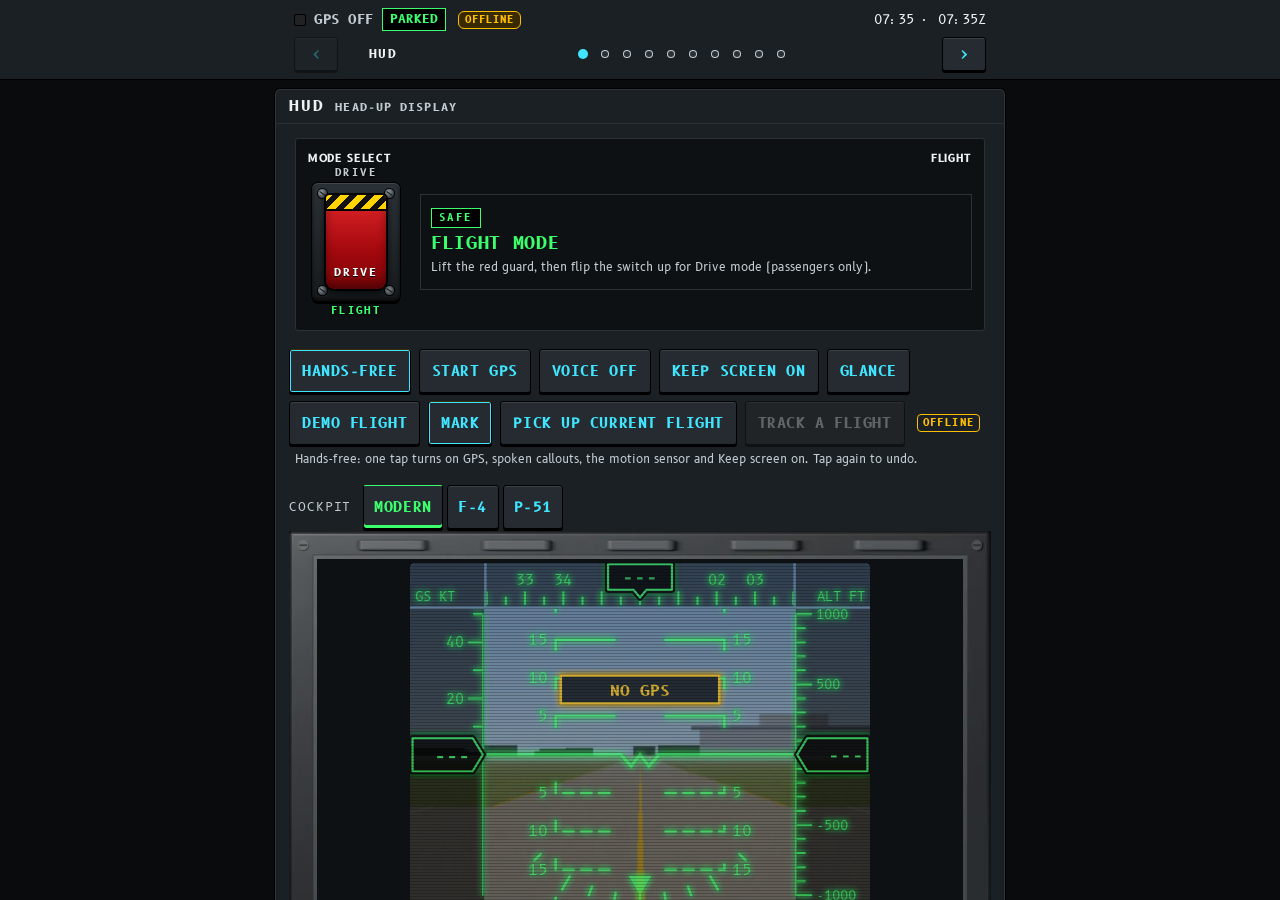
==== index.html @ 46f398e9 "v26e: Track it live works with just a flight number (top box or tail box; ZL6783 -> RXA6783, codesha" ====
<!DOCTYPE html>
<html lang="en">
<head>
<meta charset="utf-8">
<meta http-equiv="Content-Security-Policy" content="default-src 'self'; script-src 'self'; style-src 'self'; img-src 'self' data: blob: https://tiles.maps.eox.at https://tiles.mapterhorn.com https://gibs.earthdata.nasa.gov https://storage.openaip.net https://cabin-adsb.cabinpanel-pb.workers.dev; font-src 'self'; media-src 'self' blob: data: mediastream:; connect-src 'self' https://tiles.maps.eox.at https://tiles.mapterhorn.com https://gibs.earthdata.nasa.gov https://storage.openaip.net https://cabin-adsb.cabinpanel-pb.workers.dev https: http://127.0.0.1:* http://localhost:*; worker-src 'self'; manifest-src 'self'; object-src 'none'; base-uri 'none'; form-action 'none'; frame-src 'none'">
<meta name="referrer" content="no-referrer">
<meta name="viewport" content="width=device-width,initial-scale=1,viewport-fit=cover">
<meta name="apple-mobile-web-app-capable" content="yes">
<meta name="mobile-web-app-capable" content="yes">
<meta name="apple-mobile-web-app-status-bar-style" content="black-translucent">
<meta name="apple-mobile-web-app-title" content="Cabin Panel">
<meta name="theme-color" content="#1c2125">
<link rel="manifest" href="manifest.webmanifest">
<link rel="apple-touch-icon" href="icon-180.png">
<link rel="icon" type="image/png" href="icon-180.png">
<link rel="apple-touch-startup-image" media="screen and (device-width: 430px) and (device-height: 932px) and (-webkit-device-pixel-ratio: 3) and (orientation: portrait)" href="splash-1290x2796.jpg">
<link rel="apple-touch-startup-image" media="screen and (device-width: 440px) and (device-height: 956px) and (-webkit-device-pixel-ratio: 3) and (orientation: portrait)" href="splash-1290x2796.jpg">
<link rel="apple-touch-startup-image" media="screen and (device-width: 393px) and (device-height: 852px) and (-webkit-device-pixel-ratio: 3) and (orientation: portrait)" href="splash-1179x2556.jpg">
<link rel="apple-touch-startup-image" media="screen and (device-width: 402px) and (device-height: 874px) and (-webkit-device-pixel-ratio: 3) and (orientation: portrait)" href="splash-1179x2556.jpg">
<link rel="apple-touch-startup-image" media="screen and (device-width: 390px) and (device-height: 844px) and (-webkit-device-pixel-ratio: 3) and (orientation: portrait)" href="splash-1170x2532.jpg">
<title>Cabin Panel</title>
<link rel="stylesheet" href="app.css">
</head>
<body>
<header><div class="wrap" data-css="padding-bottom:0">
  <div class="bar"><span class="dot" id="dot"></span><span id="stat">GPS off</span><span id="phase" class="chip">Parked</span><span id="demoTag">DEMO</span><span id="netTag" data-css="display:none">OFFLINE</span><span id="shTag" data-css="display:none" role="status" title="Your flight is being shared">SHARING</span><span id="clock"></span></div>
  <div id="strip" data-css="display:none"><div class="sr"><b id="sFrom"></b><div class="st"><canvas id="sProf"></canvas></div><b id="sTo"></b></div><div class="sub" id="sTxt"></div></div>
  <div id="toast" class="tapClose" title="Tap to close" data-css="display:none"></div>
  <button id="mcBtn" class="mc" data-css="display:none">MASTER CAUTION</button>
  <div id="tbBan" class="tapClose" title="Tap to close" data-css="display:none" role="alert"><span id="tbTxt">TURBULENCE MASTER WARNING</span><span id="tbSub"></span><div class="row"><button id="tbAck" class="pri">Acknowledge</button><button id="tbDis">Dismiss</button></div></div>
  <div id="spBan" class="tapClose" title="Tap to close" data-css="display:none" role="status"></div>
  <div id="drvRest" class="tapClose" title="Tap to close" data-css="display:none" role="alert"></div>
  <div id="cueBar" class="tapClose" title="Tap to close" data-css="display:none" role="status" aria-live="polite"></div>
  <button id="updBtn" class="upd tapReload" data-css="display:none">New version installed</button>
  <div id="resumeNote" data-css="display:none"></div>
  <div id="endNote" data-css="display:none"><span id="endNoteTxt"></span><div class="row"><button id="endNoteBtn" class="pri">End flight</button><button id="endNoteX">Not now</button></div></div>
  <div id="tkBan" data-css="display:none" role="status"></div>
  <nav id="pgNav" aria-label="Screens"><button id="pgPrev" aria-label="Previous screen">‹</button><span id="pgTitle" aria-live="polite">HUD</span><div id="pgDots"></div><button id="pgNext" aria-label="Next screen">›</button></nav>
</div></header>
<main id="pages">
<section class="page fill" id="pg-hud" data-t="HUD" data-c="HUD"><div class="wrap"><div class="mfdT" aria-hidden="true"><b>HUD</b><span>Head-up display</span><i class="mfdS"></i></div>
  <div class="tile wide" id="drvTile"><div class="lab"><span>Mode select</span><span id="drvLbl">FLIGHT</span></div>
    <div class="drvRow"><div class="msw" id="drvSw" data-st="safe"><span class="mswLeg up">DRIVE</span>
      <div class="mswPlate"><i class="mswScrew s1"></i><i class="mswScrew s2"></i><i class="mswScrew s3"></i><i class="mswScrew s4"></i>
        <button type="button" id="drvLever" class="mswLever" aria-label="Drive mode switch" aria-pressed="false"><i class="mswNut"></i><i class="mswBat"></i></button>
        <button type="button" id="drvGuard" class="mswGuard" aria-label="Lift the switch guard" aria-expanded="false"><i class="mswHatch"></i><b>DRIVE</b></button></div>
      <span class="mswLeg dn">FLIGHT</span></div>
    <div class="drvDisp" id="drvDisp" role="status" aria-live="polite"><span class="drvLamp" id="drvLamp">SAFE</span><b id="drvMode">FLIGHT MODE</b><small id="drvHint">Lift the red guard, then flip the switch up for Drive mode (passengers only).</small></div></div>
  </div>
  <div class="note drvOnly drvOffNote"></div>
  <div class="tile wide drvOnly" id="drvTrip"><div class="lab"><span>Trip</span><span id="drvTripH">No destination</span></div>
    <div class="row drvDestRow"><input type="text" id="drvDest" list="drvTowns" placeholder="Town, airport code or lat, lon" autocomplete="off" maxlength="60" aria-label="Destination"><button id="drvDestGo">Set</button><button id="drvDestX" data-css="display:none">Clear</button></div>
    <datalist id="drvTowns"></datalist><div class="kv3" id="drvKv"></div><div class="note" id="drvTripNote" data-css="margin:8px 0 0"></div></div>
  <div class="row" id="startRow" data-css="margin-bottom:10px">
    <button class="pri" id="hfBtn" aria-describedby="hfHelp">Hands-free</button>
    <button id="gpsBtn">Start GPS</button>
    <button id="voiceBtn">Voice off</button>
    <button id="wakeBtn">Keep screen on</button><button id="glBtn" aria-label="Glance mode: big numbers for a propped-up phone">Glance</button>
    <button id="demoBtn">Demo flight</button>
    <button id="markBtn" class="pri">MARK</button>
    <button id="pickBtn">Pick up current flight</button>
    <button id="trkFltBtn" data-net aria-label="Track a flight live by flight number or tail number">Track a flight</button>
    <button id="endBtn" data-css="display:none">End flight</button>
  </div>
  <p class="note" id="hfHelp">Hands-free: one tap turns on GPS, spoken callouts, the motion sensor and Keep screen on. Tap again to undo.</p>
  <div class="tile" id="pickTile" data-css="display:none;margin:10px 6px 22px">
    <div class="lab"><span>Pick up current flight</span><span id="pickClose" role="button" tabindex="0" data-css="cursor:pointer">✕ Close</span></div>
    <ul class="lm" id="pickList"></ul>
    <div class="row" data-css="margin-top:8px"><button id="pickFileBtn">From exported file…</button><input type="file" id="pickFile" aria-label="Choose a route file" accept=".json,application/json" data-css="display:none"></div>
    <div class="note" id="pickTxt" data-css="margin:8px 0 0">Carries on a flight saved on this phone (or in an exported logbook file): route, times, track, marks and phase.</div>
  </div>
  <div class="row" id="markRow" data-css="display:none;margin-bottom:12px"><input type="text" id="markNote" maxlength="80" placeholder="Note (optional)"><button id="markSave">Save</button></div>
  <div class="tile" id="rpTile" data-css="display:none;margin:10px 6px 22px">
    <div class="lab"><span id="rpTitle">Replay</span><span id="rpTime"></span></div>
    <div class="row" data-css="margin-top:8px"><button id="rpPlay">Pause</button><span class="seg" id="rpSpeed"><button data-v="1">1×</button><button data-v="10">10×</button><button data-v="30">30×</button><button data-v="60">60×</button><button data-v="120">120×</button></span><button id="rpExit">Exit</button></div>
    <div class="row"><input type="range" id="rpSlider" min="0" max="1000" value="0" aria-label="Replay position"></div>
  </div>
  <div class="row" id="ckRow"><span class="sub">Cockpit</span><span class="seg" data-k="cockpit"><button data-v="modern">Modern</button><button data-v="f4">F-4</button><button data-v="p51">P-51</button></span></div>
  <div class="grid">
    <div class="tile wide" id="retroTile" data-css="display:none"><div class="lab"><span id="retroName">Retro panel</span><button id="fpBtn">Full panel</button></div><div id="retroHome"><div id="retro"><canvas id="retroCv" aria-label="Retro instrument panel driven by GPS"></canvas></div></div><details class="more"><summary>How it works</summary><div class="note" data-css="margin:6px 0 0">Classic-style gauges driven by your phone's GPS. Airspeed is groundspeed; engine, fuel and AOA are simulated from the flight phase. Generic designs, not real aircraft instruments. Entertainment only.</div></details></div>
    <div class="tile wide hud">
      <div class="hudwrap" id="hudwrap"><svg id="hud" viewBox="0 0 360 300" aria-label="Head-up display"><defs><clipPath id="hbg"><rect x="0" y="0" width="360" height="300" rx="4"/></clipPath><filter id="nvgF"><feColorMatrix type="matrix" values="0 0 0 0 0  .30 .59 .11 0 0  0 0 0 0 0  0 0 0 1 0"/></filter><filter id="glow" x="-8%" y="-8%" width="116%" height="116%"><feGaussianBlur in="SourceGraphic" stdDeviation="2.3" result="b"/><feDropShadow in="SourceGraphic" dx="0" dy="0" stdDeviation="1.1" flood-color="#000" flood-opacity=".9" result="s"/><feMerge><feMergeNode in="b"/><feMergeNode in="b"/><feMergeNode in="s"/></feMerge></filter><filter id="sh" x="-5%" y="-5%" width="110%" height="110%"><feDropShadow dx="0" dy="0" stdDeviation="1.1" flood-color="#000" flood-opacity=".95"/></filter></defs><g clip-path="url(#hbg)"><g id="bgG"><image id="bgA" class="bgI" href="" x="-180" y="-390" width="720" height="1080" preserveAspectRatio="none" opacity="1"/><image id="bgB" class="bgI" href="" x="-180" y="-390" width="720" height="1080" preserveAspectRatio="none" opacity="0"/><rect id="skyF" x="-420" y="-1150" width="1200" height="1300" fill="#2a6fc0" opacity=".1"/><rect id="gndF" x="-420" y="150" width="1200" height="1300" fill="#6b4220" opacity=".1"/></g><rect id="wxTint" x="0" y="0" width="360" height="300" fill="#000" opacity="0"/><image id="wxDrops" x="0" y="0" width="360" height="300" preserveAspectRatio="xMidYMid slice" opacity="0"/><rect id="bgDim" width="360" height="300" fill="#000" opacity=".34"/><rect x="0" y="36" width="58" height="228" fill="#000" opacity=".5"/><rect x="302" y="36" width="58" height="228" fill="#000" opacity=".5"/><rect x="60" y="0" width="240" height="34" fill="#000" opacity=".45"/><rect x="0" y="0" width="58" height="34" fill="#000" opacity=".5"/><rect x="302" y="0" width="58" height="34" fill="#000" opacity=".5"/><rect x="0" y="270" width="360" height="30" fill="#000" opacity=".45"/></g><g id="hudSym" filter="url(#glow)"></g></svg></div>
      <div class="hudkv">
        <div>Bank<b id="bank">---</b></div>
        <div>Pitch<b id="pitch">---</b></div>
        <div>Turn<b id="trate">---</b></div>
        <div class="row" data-css="gap:6px"><span class="seg" data-k="att"><button data-v="gps">GPS</button><button data-v="sen">Gyro</button></span><button id="lvlBtn" data-css="display:none">Level</button><button id="fhBtn">Full HUD</button></div>
      </div>
    </div>
    <div class="tile"><div class="lab"><span>Groundspeed</span></div><div class="val" id="gs">---<small id="gsU">kt</small></div><div class="sub" id="gs2">&nbsp;</div></div>
    <div class="tile"><div class="lab"><span>GPS altitude</span></div><div class="val" id="alt">---<small id="altU">ft</small></div><div class="sub" id="alt2">&nbsp;</div></div>
    <div class="tile"><div class="lab"><span>Track</span></div><div class="val" id="trk">---<small>°T</small></div><div class="sub" id="trk2">&nbsp;</div></div>
    <div class="tile"><div class="lab"><span>Vertical speed</span></div><div class="val" id="vs">---<small>fpm</small></div><div class="sub" id="vs2">&nbsp;</div></div>

  </div>
</div></section>
<section class="page fill" id="pg-map" data-t="Map" data-c="ND"><div class="wrap"><div class="mfdT" aria-hidden="true"><b>ND</b><span>Map</span><i class="mfdS"></i></div>
  <h2>Map</h2>
  <div class="fig big" id="mapFig"><canvas id="map"></canvas><div class="mz"><button id="mzAuto" class="on" aria-label="Auto zoom">AUTO</button><button id="mzWx" class="on" aria-label="Weather overlay">WX</button><button id="mzIn" aria-label="Zoom in">+</button><button id="mzOut" aria-label="Zoom out">−</button></div></div>
  <div class="prog"><i id="progBar"></i></div>
  <div class="note" id="progTxt">Pick your departure and destination airports.</div>
  <div class="note" id="wxNote"></div>
</div></section>
<section class="page fill" id="pg-nav" data-t="Nav" data-c="NAV"><div class="wrap"><div class="mfdT" aria-hidden="true"><b>NAV</b><span>Navigation</span><i class="mfdS"></i></div><div class="note drvOnly drvOffNote"></div>
  <div class="grid">
    <div class="tile wide" id="twNow" data-css="display:none"><div class="lab"><span>Tailwind boost</span><span>Estimate</span></div><div class="bigv" id="twBig">---</div><div class="sub" id="twSub" data-css="white-space:normal"></div></div>
    <div class="tile wide" id="todTile" data-css="display:none"><div class="lab"><span>Top of descent</span><span>3:1 rule</span></div><div class="bigv" id="todBig">---</div><div class="sub" id="todSub" data-css="white-space:normal"></div></div>
    <div class="tile wide" id="arrTile" data-css="display:none"><div class="lab"><span id="arrHead">Arrival</span></div><div class="kv3" id="arrKv"></div></div>
    <div class="tile wide"><div class="lab"><span>Position</span></div>
      <div class="kv3">
        <div class="full">MGRS<b id="mgrs">---</b></div>
        <div class="full">Lat / Lon<b id="ll">---</b></div>
        <div>Nearest airport<b id="nap">---</b><span class="sub" id="napN"></span></div>
        <div>Terrain below<b id="terr">---</b></div>
        <div>Height above ground<b id="agl">---</b></div>
      </div>
    </div>
    <div class="tile wide hsi">
      <svg viewBox="0 0 300 300" aria-label="Compass rose">
        <circle cx="150" cy="150" r="140" fill="none" stroke="var(--line)" stroke-width="2"/>
        <g id="rose"></g>
        <g id="needle"><line x1="150" y1="40" x2="150" y2="260" stroke="var(--mag)" stroke-width="5" stroke-linecap="round"/><path d="M150 26 L162 50 L138 50 Z" fill="var(--mag)"/></g>
        <path d="M150 128 L162 160 L150 154 L138 160 Z" fill="var(--ink)"/>
        <path d="M150 4 L158 18 L142 18 Z" fill="var(--cyan)"/>
      </svg>
      <div class="kv">
        <div>To <span id="toCode">—</span><b id="dtg">---</b></div>
        <div>Bearing<b id="brg">---</b></div>
        <div>Time to go<b id="ete">---</b></div>
        <div>ETA <span id="etaTz"></span><b id="eta">---</b></div>
      </div>
      <div class="row" data-css="grid-column:1/-1;justify-content:flex-end"><button id="cmpBtn">Compass view</button></div>
    </div>
  </div>
</div></section>
<section class="page fill" id="pg-prof" data-t="Profile" data-c="VSD"><div class="wrap"><div class="mfdT" aria-hidden="true"><b>VSD</b><span>Vertical profile</span><i class="mfdS"></i></div>
  <h2>Flight profile</h2>
  <div class="fig" id="profFig" data-css="height:230px"><canvas id="prof"></canvas></div>
  <div class="note" id="profTxt">Altitude flown (solid) against a typical profile for this route (dashed).</div>

  <div class="tband" aria-label="Turbulence key"><span data-css="color:var(--dim)">Turbulence (top bar, shaded profile) · rough guide, not a forecast:</span><span><i data-css="background:var(--ok)"></i>Smooth</span><span><i data-css="background:#c6e33a"></i>Light</span><span><i data-css="background:var(--warn)"></i>Moderate</span><span><i data-css="background:var(--bad)"></i>Rough</span></div>
  <div class="note" id="turbTxt"></div>
  <div class="tile" id="bmpTile"><div class="lab"><span>Bumps felt</span><button id="bmpBtn">Log bumps felt</button></div><div class="note" id="bmpTxt" data-css="margin:4px 0">Uses the phone's motion sensor after you allow it, to log the bumps you actually feel, with time, height and position.</div><ul class="lm" id="bmpOut"></ul></div>
</div></section>
<section class="page" id="pg-win" data-t="Window" data-c="EXT"><div class="wrap"><div class="mfdT" aria-hidden="true"><b>EXT</b><span>Window view</span><i class="mfdS"></i></div><div class="note drvOnly drvOffNote"></div>
  <h2>Out the window</h2>
  <div class="tile" id="svTile">
    <button id="svBtn" class="pri arBig" aria-label="Open 3D window view"><svg viewBox="0 0 200 90" aria-hidden="true"><g fill="none" stroke="currentColor" stroke-width="2.4" stroke-linejoin="round"><path d="M4 70 L44 34 L64 50 L98 16 L132 52 L150 40 L196 70"/><path d="M4 82 H196" stroke-width="1.6"/><path d="M78 82 L94 62 H106 L122 82" stroke-width="1.6"/><path d="M100 64 V82" stroke-dasharray="3 3" stroke-width="1.4"/><circle cx="160" cy="16" r="7"/></g></svg><span>Open 3D window view</span></button>
    <p class="note" id="svPk" data-css="margin:0 0 6px"></p>
    <div class="row" data-css="margin-bottom:6px"><button id="svGoPack">Download or manage 3D route packs</button></div>
    <div class="note" id="svNote" data-css="margin:0">An offline 3D view from your position: terrain, satellite imagery, runways, sun, haze and pack weather, with NVG, FLIR and CRT looks. Download a 3D route pack on the Route page while you have internet. Works in Demo flight too, and from a tracked aircraft (Route page, Inbound aircraft). Entertainment only, not for navigation.</div>
  </div>
  <div class="tile" id="poiTile"><div class="lab"><span id="poiHead">Coming up</span><span>Window seat guide</span></div><ul class="lm" id="poiOut"></ul><div class="note" data-css="margin:4px 0 0">From the built-in landmarks and the pack's places. Highlighted: your side (Settings &gt; Seat).</div></div>
  <div class="tile" id="saTile"><div class="lab"><span>Sunrise and sunset at altitude</span><span class="seg" data-k="sunAlert"><button data-v="on">Alert</button><button data-v="off">Off</button></span></div><ul class="lm" id="saOut"></ul><details class="more"><summary>How it works</summary><div class="note" data-css="margin:4px 0 0">From height you see over the curve of the earth (horizon dip), so the sun rises earlier and sets later than on the ground below. The alert comes about 10 minutes before.</div></details></div>
  <div class="tile">
    <div class="sunrow"><svg viewBox="0 0 24 24" width="26" height="26" aria-hidden="true"><circle cx="12" cy="12" r="5" fill="#ffd400"/><g stroke="#ffd400" stroke-width="2" stroke-linecap="round"><path d="M12 1.5v3M12 19.5v3M1.5 12h3M19.5 12h3M4.6 4.6l2.1 2.1M17.3 17.3l2.1 2.1M4.6 19.4l2.1-2.1M17.3 6.7l2.1-2.1"/></g></svg><p id="sunTxt">Waiting for a GPS fix.</p></div>
    <div class="row" data-css="margin-top:10px">Window seat <span class="seg" data-k="seat"><button data-v="left">Left</button><button data-v="right">Right</button><button data-v="both">Both</button></span></div>
    <div class="lab" data-css="margin-top:10px"><span id="cuHead">Coming up</span></div>
    <ul id="cuList" class="lm"></ul>
    <div class="lab" data-css="margin-top:10px"><span id="lmHead">Landmarks</span></div>
    <ul id="lmList" class="lm"></ul>
    <div class="lab" data-css="margin-top:12px"><span id="skyHead">Sky</span></div>
    <ul id="skyList" class="lm"></ul>
  </div>
</div></section>
<section class="page fill" id="pg-ar" data-t="AR" data-c="EVS"><div class="wrap"><div class="mfdT" aria-hidden="true"><b>EVS</b><span>AR camera</span><i class="mfdS"></i></div>
  <h2>AR window</h2>
  <div class="tile">
    <details class="more"><summary>How it works</summary><p class="note" data-css="margin:0 0 10px">Hold the phone up to the window. The rear camera shows the view with targeting-pod boxes on landmarks, airports, your destination, top of descent and your marks, each with distance, bearing and a short note. Arrows at the edges point to things off to the left or right. Tap a box to lock it.</p></details>
    <button id="arBtn" class="pri arBig" aria-label="Open AR window"><svg viewBox="-100 -70 200 140" aria-hidden="true"><g fill="none" stroke="currentColor" stroke-width="2.2"><path d="M-62-44h-16v16M62-44h16v16M-62 44h-16v-16M62 44h16v-16"/><path d="M-40 0h-26M40 0h26M0-26v-18M0 26v18M-30-4v8M30-4v8"/><path d="M-50-58h100" stroke-width="1.4"/><path d="M-40-58v6M-20-58v4M0-58v8M20-58v4M40-58v6" stroke-width="1.4"/><rect x="18" y="-22" width="28" height="18" stroke-dasharray="0" stroke-width="1.6"/></g><text x="32" y="-26" fill="currentColor" font-size="9" text-anchor="middle" font-family="B612 Mono,monospace" font-weight="700">TGT</text></svg><span>Open AR window</span></button>
    <details class="more"><summary>How it works</summary><div class="note">A box shows where something should be, sized by how sure the phone is of its heading. Fused (default) uses the compass for where the phone points and your GPS track to correct its drift, so boxes stay tight (about ±1.5°) and widen by themselves if the compass reports trouble or drifts away from the GPS. If boxes sit off, tap Align while looking square out of the window, or fine-tune with Trim. TV, GRN and WHT switch the camera look. Things beyond your horizon get dashed boxes. Entertainment only, not for navigation.</div></details>
  </div>
  <div class="tile" id="spTile">
    <div class="lab"><span>Spot the other plane</span><span class="seg" data-k="spot"><button data-v="on" data-net>On</button><button data-v="off">Off</button></span></div>
    <div class="bigv" id="spPts" data-css="font-size:16px;margin:6px 0">0 pts</div><button type="button" id="spRank" class="spRank ptc"></button>
    <details class="more"><summary>How it works</summary><p class="note" data-css="margin:0 0 6px">With internet, Cabin Panel checks for aircraft within 25 nm about once a minute (via its own server, from adsb.lol). When one is close enough to see, you get an alert to open AR; put the crosshair on its box and hold for a second to collect it. New types and airlines score extra.</p></details>
    <ul class="lm" id="spOut"></ul>
  </div>
</div></section>
<section class="page" id="pg-route" data-t="Route" data-c="FPLN"><div class="wrap"><div class="mfdT" aria-hidden="true"><b>FPLN</b><span>Route and tracking</span><i class="mfdS"></i></div><div class="note drvOnly drvOffNote"></div>
  <h2>Route</h2>
  <div class="row" id="fltRow" data-css="margin-bottom:6px"><input type="text" id="fltIn" placeholder="Flight number, e.g. QF475" autocapitalize="characters" autocomplete="off" maxlength="9" aria-label="Flight number"><button id="fltBtn" data-net class="pri">Look up</button><button id="fltClr" aria-label="Clear flight number">✕</button></div>
  <div class="note" id="fltTxt">Look up your flight before boarding (needs internet); the route is saved for offline use.</div>
  <div class="row" id="fltRegRow" data-css="margin:4px 0 6px"><input type="text" id="fltReg" placeholder="or tail number, e.g. VH-VZJ (optional)" autocapitalize="characters" autocomplete="off" spellcheck="false" maxlength="10" aria-label="Tail number (optional: a flight number above is enough)"><button id="fltTrk" data-net>Track it live</button></div>
  <div class="note" id="fltEither" data-css="margin:0 0 6px">Track it live needs <b>either</b> a flight number (e.g. QF475) <b>or</b> a tail number (e.g. VH-VZJ). The flight number alone is enough.</div>
  <div class="row" id="fltLive" data-css="display:none;margin:0 0 6px"><span class="note" id="fltLiveTxt"></span><button id="fltWatch" class="pri" data-net>Watch it live</button></div>
  <div class="tile" id="bpTile">
    <div class="lab"><span>Boarding pass</span><button id="bpClr">Clear</button></div>
    <div class="row"><button id="bpScan" class="pri">📷 Scan boarding pass</button><button id="bpUp">Upload image or Wallet pass</button></div>
    <input type="file" id="bpFile" aria-label="Choose a boarding pass image or wallet pass" accept="image/*,.pkpass,application/vnd.apple.pkpass" hidden>
    <ul class="lm" id="bpOut"></ul>
    <div class="note" id="bpTxt" data-css="margin:4px 0 0">Reads the barcode on the phone (works offline) and fills in your flight, date, seat and route, then shows the window seat guide. Nothing is uploaded; your name and booking code are not kept.</div>
  </div>
  <div class="row" id="apRow"><select id="from" aria-label="From"></select><select id="to" aria-label="To"></select></div>
  <div class="row" id="acRow"><span class="sub">Aircraft type</span><input type="text" id="acType" placeholder="e.g. B738 (optional)" maxlength="12" autocapitalize="characters" autocomplete="off" spellcheck="false" aria-label="Aircraft type (optional, for your logbook stats)"></div>
  <h2>Window seat guide</h2>
  <div class="tile" id="wsTile">
    <div class="lab"><span>Which side to sit</span><span>At check-in</span></div>
    <div class="bigv" id="wsBest" data-css="font-size:20px;margin:6px 0">—</div>
    <ul class="lm" id="wsOut"></ul>
    <div class="note" id="wsNote" data-css="margin:4px 0 0"></div>
    <details class="more"><summary>How it works</summary><div class="note" data-css="margin:4px 0 0">Works offline from the built-in landmarks, coastline, terrain and runways, plus the pre-flight pack's places and wind. Views depend on cloud, the actual route and the runway in use. Entertainment only.</div></details>
  </div>
  <h2>Body clock</h2>
  <div class="tile" id="bcTile">
    <div class="lab"><span id="bcHead">Jet lag and sleep</span><span>Before · during · after</span></div>
    <ul class="lm" id="bcOut"></ul>
    <details class="more"><summary>How it works</summary><div class="note" data-css="margin:4px 0 0">Uses the time-zone change, your departure time (Departs, in the pre-flight pack) and an estimated flight time. General tips, not medical advice.</div></details>
  </div>
  <h2>Connection</h2>
  <div class="tile" id="cnTile">
    <div class="lab"><span>Next flight (multi-leg trips)</span><button id="cnClr">Clear</button></div>
    <div class="row"><input type="time" id="cnTime" aria-label="Next flight departs (local time at your destination)"><input type="text" id="cnFlt" placeholder="Flight (optional)" maxlength="8" autocomplete="off" aria-label="Next flight number (optional)"></div>
    <div class="row"><span class="seg" id="cnKind"><button data-v="same">Same terminal</button><button data-v="term">Change terminal</button><button data-v="intl">International</button></span></div>
    <div class="bigv" id="cnBig" data-css="font-size:20px;margin:6px 0">—</div><ul class="lm" id="cnOut"></ul>
    <div class="note" data-css="margin:4px 0 0">Rough guide only: taxi and walking times are typical estimates. Check the airline app and airport screens.</div>
  </div>
  <h2>Pre-flight pack</h2>
  <div class="tile" id="packTile">
    <div class="lab"><span id="packHead">Pre-flight pack</span><span id="packAge"></span></div>
    <div class="row" data-css="margin-top:8px"><span class="sub">Departs</span><input type="time" id="packDep" aria-label="Departure time (phone time)"><button id="packBtn" data-net class="pri">Download pack</button></div>
    <label class="chk"><input type="checkbox" id="packWiki" data-net checked> Add places from Wikipedia</label>
    <div class="note" id="packTxt" data-css="margin:4px 0 0">Needs internet. Downloads forecast weather and winds along this route (Open-Meteo) plus extra places to look out for, and keeps them on the phone for offline use in flight. Leave Departs blank for now. Turbulence is a rough guide from forecast wind shear and storm energy, not a forecast.</div>
    <ul class="lm" id="packSum"></ul>
  </div>
  <h2>3D route pack</h2>
  <div class="tile" id="svpTile">
    <div class="lab"><span>Terrain and satellite for the 3D view</span><span id="svpUse"></span></div>
    <div class="row" data-css="margin-top:8px"><select id="svpFrom" aria-label="3D pack departure"></select><select id="svpTo" aria-label="3D pack destination"></select></div>
    <div class="row"><select id="svpW" aria-label="Corridor width"><option value="std">Standard corridor, 60 km wide</option><option value="wide">Wide corridor, 120 km</option></select></div>
    <label class="chk"><input type="checkbox" id="svpBm" checked> Night lights (NASA Black Marble)</label>
    <label class="chk"><input type="checkbox" id="svpAsp" disabled aria-describedby="svpAspWhy"> Airspace outlines (OpenAIP)</label><div class="note" id="svpAspWhy">Unavailable for now: OpenAIP blocks direct downloads from web apps, and Cabin Panel's server doesn't relay it.</div>
    <div class="row"><button id="svpGo" data-net class="pri">Download route pack</button><button id="svpStop" data-css="display:none">Pause</button><button id="svpOpen" data-css="display:none">Open 3D view</button></div>
    <div id="svpBar"><i></i></div>
    <div class="note" id="svpTxt" data-css="margin:4px 0 0">Needs internet. Saves terrain and satellite imagery along the route, plus a sharper patch around each airport, for the 3D window view. The phone downloads it directly from each provider.</div>
    <ul class="lm" id="svpList"></ul>
    <div class="note" id="svpStore" data-css="margin:4px 0 0"></div>
  </div>
  <h2>Common routes</h2>
  <div class="tile" id="rtTile"><div class="row"><button id="rtSave">Save this route</button></div><ul class="lm" id="rtList"></ul></div>
  <div class="note" id="rtNote">Saved routes keep their pack (weather, turbulence guide, extra places) on this phone for offline use. Tap Update before each flight.</div>
  <h2 id="tkH">Inbound aircraft</h2>
  <div class="tile" id="tkTile"><div class="note drvOnly" id="drvTkNote" data-css="margin:0 0 8px"></div>
    <div class="lab"><span>Track a flight: flight number or tail number</span><span>Ground mode</span></div>
    <details class="more"><summary>How it works</summary><p class="note" data-css="margin:6px 0 4px">Waiting at the airport? Follow the aircraft that will fly your flight before it changes flight numbers: where it is, when it should get here, a rough delay estimate and the weather it has flown through.</p></details>
    <div class="row" data-css="margin-top:6px"><input type="text" id="tkFlt" placeholder="Flight number, e.g. QF475" autocapitalize="characters" autocomplete="off" spellcheck="false" maxlength="9" aria-label="Flight number (either this or a tail number is enough)"><input type="text" id="tkReg" placeholder="or tail number, e.g. VH-VZJ" autocapitalize="characters" autocomplete="off" spellcheck="false" maxlength="10" aria-label="Tail number (either this or a flight number is enough)"></div>
    <div class="note" id="tkEither" data-css="margin:2px 0 4px">Enter <b>either</b> one: a flight number or a tail number. Both is best (the tail number survives flight-number changes), but one is enough.</div>
    <div class="row" id="tkDepRow"><span class="sub">Your departure</span><input type="time" id="tkDep" aria-label="Your scheduled departure, local time at your airport"><span class="sub">from</span><input type="text" id="tkAp" list="tkApL" placeholder="SYD" maxlength="4" autocapitalize="characters" autocomplete="off" aria-label="Your airport (IATA code)"><datalist id="tkApL"></datalist></div>
    <div class="row"><span class="sub">Minimum turnaround</span><input type="number" id="tkTurn" min="10" max="240" step="5" value="30" inputmode="numeric" aria-label="Minimum turnaround, minutes"><span class="sub">min</span><button id="tkGo" data-net class="pri">Track</button><button id="tkStop" data-css="display:none">Stop</button></div>
    <label class="chk"><input type="checkbox" id="tkShow" checked> Show it on the HUD, gauges, Map, Nav and 3D view while my own GPS isn't flying</label>
    <div class="note" id="tkSt" data-css="margin:4px 0 0"></div>
    <ul class="lm" id="tkOut"></ul>
    <details><summary>Data source</summary>
      <label class="chk"><input type="checkbox" id="tkRelay"> If Cabin Panel's private proxy fails, use the public cors.dev relay</label>
      <div class="row"><input type="url" id="tkProxy" placeholder="Override proxy URL (optional; blank = built-in)" autocomplete="off" spellcheck="false" aria-label="Override the private ADS-B proxy URL"></div>
      <details class="more"><summary>How it works</summary><div class="note" data-css="margin:4px 0 0">Live positions come from adsb.lol, a free community ADS-B network; if adsb.lol doesn't have the aircraft, Cabin Panel's server asks <a href="https://adsb.fi" rel="noopener noreferrer">adsb.fi</a> (second feed) and the tile says which one answered. Its API doesn't allow requests straight from a web page, so Cabin Panel asks its own private proxy, so your lookups aren't shared with other people's. adsb.lol still allows about 500 lookups a day per proxy address. Only if the private proxy fails does it use the free public cors.dev relay, which is shared with other users and can see which aircraft you look up; untick above to never use it. An override URL must take the full adsb.lol address after it (https://your-proxy/https://api.adsb.lol/…). Checks slow down when the aircraft is far away and drop to every 5 minutes while the app is in the background.</div></details>
    </details>
  </div>
  <details class="more"><summary>How it works</summary><div class="note">Display only: tracking never changes your own flight, phases or logbook. ETA, delay and weather are estimates, not airline information. Aircraft with ADS-B off, outside receiver coverage or hidden from public feeds can't be shown. Your departure time is local time at your airport. ADS-B data: adsb.lol (ODbL). Aircraft lookups: adsbdb.com, hexdb.io. Weather data by Open-Meteo.com.</div></details>
  <h2>Aircraft info</h2>
  <div class="tile" id="aiTile">
    <div class="lab"><span>Type, operator and owner</span><span id="aiN"></span></div>
    <div class="row"><input type="text" id="aiIn" placeholder="Registration, e.g. VH-YIA" maxlength="10" autocapitalize="characters" autocomplete="off" spellcheck="false" aria-label="Aircraft registration or Mode S code"><button id="aiGo" class="pri">Look up</button><span class="cfWhy" id="aiWhy" data-css="display:none"></span></div>
    <div class="row"><button id="aiTk" data-css="display:none"></button></div>
    <div id="aiCard"></div>
    <div class="note" id="aiTxt" data-css="margin:4px 0 0">Needs internet the first time; saved on this phone afterwards so it works offline. Sources: adsbdb.com, hexdb.io.</div>
  </div>
  <h2>Share live flight</h2>
  <div class="tile" id="shTile"><div class="drvOnly drvPriv"><div class="note" id="drvPrivTxt" data-css="margin:0 0 6px"></div><div class="row"><button id="drvPrivBtn">Keep this spot private</button><button id="drvPrivClr">Clear private spots</button></div></div>
    <div class="lab"><span>Let family follow along</span><span>Opt-in</span></div>
    <p class="note drvOnly" data-css="margin:6px 0 4px">Drive mode: sends a link. Anyone who opens it sees your car on a map with an ETA to your destination, updated about every 45 seconds while your phone has internet. Shared: position, height, speed and ETA, nothing else. No name. Never from near home (see Drive privacy above). Stops by itself after 24 hours, or tap Stop sharing.</p>
    <p class="note fltOnly" data-css="margin:6px 0 4px">Sends a link. Anyone who opens it sees your plane on a map with the route and ETA, updated about every 45 seconds while your phone has internet (aircraft Wi-Fi). Shared: position, height, speed and route, nothing else. No name. Your phone's position is only sent at an airport or once you're moving fast, never from home. While you track an aircraft, sharing follows that aircraft. Stops by itself after 24 hours, or tap Stop sharing.</p>
    <div class="row"><button id="shStart" class="pri" data-net>Start sharing</button><button id="shStop" data-css="display:none">Stop sharing</button></div>
    <div class="row" id="shLinkRow" data-css="display:none"><input type="text" id="shLink" readonly aria-label="Follow link"><button id="shShare" data-net>Send link</button><button id="shNew" data-net aria-label="Make a new follow link; the old one stops working">New link</button></div>
    <div class="note" id="shSt" data-css="margin:4px 0 0"></div>
  </div>
  <h2>Follow a flight</h2>
  <div class="tile" id="fwTile">
    <div class="row"><input type="text" id="fwIn" placeholder="Paste the follow link" autocomplete="off" spellcheck="false" aria-label="Follow link or code"><button id="fwGo" class="pri" data-net>Follow</button></div>
    <div class="note" id="fwTxt" data-css="margin:4px 0 0">Opening a follow link in Safari or Cabin Panel shows the shared flight. Needs internet.</div>
  </div>
</div></section>
<section class="page" id="pg-log" data-t="Log" data-c="PERF"><div class="wrap"><div class="mfdT" aria-hidden="true"><b>PERF</b><span>G, log, landing</span><i class="mfdS"></i></div><div class="note drvOnly drvOffNote"></div>
  <h2>G-meter</h2>
  <div class="tile row" data-css="justify-content:space-between">
    <div><div class="val" id="g" data-css="font-size:44px">-.--<small>G</small></div><div class="sub" id="gmm">Min — · Max —</div></div>
    <div class="row"><button id="gBtn">Enable</button><button id="gReset">Reset</button></div>
  </div>
  <div class="note">Reads the phone's accelerometer: 1.00 G is level flight. Hold the phone steady, or rest it on the tray table.</div>

  <h2>Flight log</h2>
  <div class="tile">
    <div class="row" data-css="justify-content:space-between">
      <div class="sub" id="logTxt" data-css="white-space:normal">Not recording</div>
      <div class="row"><button id="logBtn">Record</button><button id="gpxBtn">Export GPX</button><button id="rpLogBtn">Replay</button><button id="cardBtn">Card</button><button id="clrBtn">Clear</button></div>
    </div>
    <div class="note" id="maxTxt"></div>
    <div class="lab" data-css="margin-top:8px"><span>Flight times</span></div>
    <ul class="lm" id="evList"></ul>
    <div class="lab" data-css="margin-top:8px"><span>Marks</span></div>
    <ul class="lm" id="markList"></ul>
  </div>

  <h2 class="drvOnly">Ride smoothness</h2>
  <div class="tile drvOnly" id="rsTile"><div class="lab"><span id="rsHead">This drive</span><span>For fun</span></div><div class="bigv" id="rsBig">—</div><ul class="lm" id="rsOut"></ul></div>
  <h2>Landing score</h2>
  <div class="tile" id="lsTile"><div class="lab"><span>Last landing</span><span>For fun</span></div><div class="bigv" id="lsBig">—</div><ul class="lm" id="lsOut"></ul>
    <details class="more"><summary>How it works</summary><div class="note" data-css="margin:4px 0 0">Scored from GPS and phone sensors: sink rate and G at touchdown (G needs the G-meter on), glide path and speed in the last 2 nm / 60 s, wings level and float. Just for fun, not a report on the crew.</div></details></div>
  <h2>Flight diary</h2>
  <div class="tile" id="dyTile"><div class="lab"><span id="dyHead">Notes for this flight</span></div>
    <textarea id="dyIn" maxlength="1000" placeholder="What's happening? (stamped with time, position and height)" aria-label="Diary note"></textarea>
    <div class="row"><button id="dyAdd" class="pri">Add note</button></div><ul class="lm" id="dyList"></ul></div>
</div></section>
<section class="page fill" id="pg-book" data-t="Logbook" data-c="LOG"><div class="wrap"><div class="mfdT" aria-hidden="true"><b>LOG</b><span>Logbook</span><i class="mfdS"></i></div><div class="note drvOnly drvOffNote"></div>
  <h2>Logbook</h2>
  <div class="tile"><div class="row" data-css="margin-bottom:10px"><button id="expBtn">Export logbook</button><button id="impBtn">Import</button><input type="file" id="impFile" aria-label="Choose a logbook backup file" accept=".json,application/json" data-css="display:none"></div>
    <div class="note" id="bookTxt" data-css="margin:0 0 10px">Back up your flights to Files or iCloud Drive. The logbook lives only on this phone.</div>
    <div class="kv3" id="statKv"></div><div class="lab" data-css="margin-top:14px"><span>Flights</span></div><ul class="lm" id="bookList"></ul></div>
  <div class="tile" id="bdgTile"><div class="lab"><span>Trip stats and records</span></div><div class="kv3" id="totKv"></div><div class="lab" data-css="margin-top:12px"><span id="bdgHead">Badges</span></div><div class="note drvOnly" data-css="margin:0 0 8px">Drive mode: drive patches are shown. Flight badges (FL400, Night landing, Butter landing and the rest) are hidden until you flip back to flight mode.</div><div class="bdgs" id="bdgOut"></div></div>
  <div class="tile" id="recTile"><div class="lab"><span>Personal bests</span><span>Your flights</span></div><ul class="lm" id="recOut"></ul><details class="more"><summary>How it works</summary><div class="note" data-css="margin:4px 0 0">From your logbook and live GPS (demo flights don't count). Tailwind boost = groundspeed minus estimated true airspeed, using the pre-flight pack's winds.</div></details></div>
  <div class="tile" id="exTile"><div class="lab"><span>Export</span><span>All flights</span></div><div class="row" data-css="flex-wrap:wrap"><button id="ex_csv">Logbook CSV</button><button id="ex_trk">Tracks CSV</button><button id="ex_gpx">GPX</button><button id="ex_kml">KML</button></div><div class="note" id="exTxt" data-css="margin:4px 0 0">Opens in Excel/Numbers, Google Earth and mapping apps. Made on the phone; nothing is uploaded.</div></div>

</div></section>
<section class="page" id="pg-set" data-t="Settings" data-c="SYS"><div class="wrap"><div class="mfdT" aria-hidden="true"><b>SYS</b><span>Settings</span><i class="mfdS"></i></div><div class="note drvOnly drvOffNote"></div>
  <h2>Settings</h2>
  <div class="tile" data-css="display:grid;gap:10px">
    <div class="row">Speed <span class="seg" data-k="spd"><button data-v="kt">kt</button><button data-v="kmh">km/h</button><button data-v="mph">mph</button></span></div>
    <div class="row">Altitude <span class="seg" data-k="alt"><button data-v="ft">ft</button><button data-v="m">m</button></span></div>
    <div class="row">Distance <span class="seg" data-k="dst"><button data-v="nm">nm</button><button data-v="km">km</button></span></div>
    <div class="row">HUD scene <span class="seg" data-k="scn" data-css="flex-wrap:wrap"><button data-v="auto">Auto</button><button data-v="day">Outback</button><button data-v="ocean">Ocean</button><button data-v="sunset">Dusk</button><button data-v="night">Night</button><button data-v="app">Approach</button></span></div>
    <div class="row">HUD weather <span class="seg" data-k="wxs"><button data-v="on">From pre-flight pack</button><button data-v="off">Off</button></span></div>
    <div class="row">Cockpit <span class="seg" data-k="cockpit"><button data-v="modern">Modern</button><button data-v="f4">F-4 Phantom</button><button data-v="p51">P-51 Mustang</button></span></div>
    <div class="row">Voice <span class="seg" data-k="vox"><button data-v="female">Recorded</button><button data-v="system">System</button><button data-v="off">Off</button></span></div>
    <div class="row">Rotate for full HUD <span class="seg" data-k="autofh"><button data-v="on">On</button><button data-v="off">Off</button></span></div>
    <div class="row">Display <span class="seg" data-k="disp"><button data-v="day">Day</button><button data-v="night">Night</button><button data-v="nvg">NVG</button></span></div>
    <div class="row">Night screen texture <span class="seg" data-k="tex"><button data-v="off">Off</button><button data-v="on">On</button></span></div>
    <div class="row">Connected features <span class="seg" data-k="net"><button data-v="auto">Auto</button><button data-v="on">On</button><button data-v="off">Off</button></span></div>
    <div class="note" id="netSt" data-css="margin:0"></div>
    <div class="row">Turbulence warning <span class="seg" data-k="tbLead" data-css="flex-wrap:wrap"><button data-v="5">5 min</button><button data-v="10">10</button><button data-v="15">15</button><button data-v="20">20</button><button data-v="30">30</button><button data-v="off">Off</button></span></div>
    <details class="more"><summary>How it works</summary><div class="note" data-css="margin:0">Turbulence master warning: a banner and tone this many minutes before moderate or rough air on the pre-flight pack's forecast. An estimate, not a real-time warning.</div></details>
    <div class="row">Seatbelt and phase cues <span class="seg" data-k="cues"><button data-v="on">On</button><button data-v="voice">Voice</button><button data-v="off">Off</button></span></div>
    <details class="more"><summary>How it works</summary><div class="note" data-css="margin:0">Gentle reminders worked out from GPS (taxiing out, levelling off, descent soon, approach, nearly at the gate). A guess: always follow the crew.</div></details>
    <div class="row">Battery saver <span class="seg" data-k="bat"><button data-v="auto">Auto</button><button data-v="on">On</button><button data-v="off">Off</button></span></div>
    <div class="note" id="batSt" data-css="margin:0"></div>
    <div class="note" id="offTxt">Checking offline readiness…</div><div class="note" id="a2hsTip" data-css="display:none"></div>
    <div class="note" id="storeTxt">Flight data saves every few seconds and when the app closes.</div>
  </div>
  <details class="more"><summary>How it works</summary><div class="note">HUD scene: on Auto the background follows the real sun (night, dusk or day), switches to ocean over water and to a runway view on approach. The scenes are illustrations rendered in Blender, not real terrain.</div>
  <div class="note">Window seat: pick Left or Right (facing forward) and "Coming up" lists only what will pass your side, plus anything near the track ahead. Landmark voice callouts follow the same setting.</div>
  <div class="note">Out the window: sun times allow for your altitude letting you see further over the horizon. Landmark positions are approximate, and visibility depends on cloud.</div>
  <div class="note">Attitude, GPS mode: bank comes from how fast your track is turning (assuming a coordinated turn) and pitch from your climb angle plus about 2.5°. It needs groundspeed above about 60 kt. Gyro mode: stand the phone upright facing you, braced so it can't move, and tap Level in level flight. It catches quick changes well but drifts back toward level in long turns.</div>
  <div class="note">Uses your phone's GPS, which keeps working in flight mode. Sit at a window for a fix. Altitude is GPS height above sea level, not the pressure altitude the crew flies. Not for navigation.</div></details>
  <h2>About &amp; credits</h2>
  <div class="tile"><div class="note" data-css="margin:0">Cabin Panel v25 by Viper Tech Labs. Entertainment only, not for navigation or safety use.</div><details class="more" id="credits"><summary>Credits and licences</summary><div class="note" data-css="margin:6px 0 0">Taxiways and aprons: © OpenStreetMap contributors, Open Database Licence (ODbL 1.0), openstreetmap.org/copyright. Simplified extract, November 2026.<br>
  Runways and airport positions: OurAirports (public domain).<br>
  Drive mode towns: GeoNames (geonames.org, CC BY 4.0), positions approximate. Drive mode is for passengers only.<br>
  Pre-flight weather: Weather data by Open-Meteo.com (CC BY 4.0), downloaded on request.<br>
  Inbound aircraft: ADS-B data: adsb.lol (Open Database Licence, ODbL 1.0); when adsb.lol has no match, <a href="https://adsb.fi" rel="noopener noreferrer">adsb.fi</a> open data (personal, non-commercial use), live on request through Cabin Panel&rsquo;s private proxy (public cors.dev relay only as a fallback); registration lookups by adsbdb.com and hexdb.io.<br>
  Extra places: Wikipedia (CC BY-SA 4.0), downloaded on request. Built-in landmark notes were written for Cabin Panel. Positions are approximate and this is not official aeronautical data.<br>
  3D window view (downloaded on request to this phone, never re-hosted): imagery Sentinel-2 cloudless 2016 &ndash; https://s2maps.eu by EOX IT Services GmbH (CC BY 4.0; contains modified Copernicus Sentinel data 2016 &amp; 2017); terrain &copy; Mapterhorn, open elevation data incl. Copernicus GLO-30 DEM (&copy; DLR e.V. 2010&ndash;2014 and &copy; Airbus Defence and Space GmbH 2014&ndash;2018, provided under COPERNICUS by the European Union and ESA) and the other sources at mapterhorn.com/attribution; night lights NASA Earth Observatory / NASA GIBS (VIIRS Black Marble); optional airspace &copy; openAIP (CC BY-NC 4.0, personal non-commercial use, not an official chart). 3D graphics: three.js (MIT). Look shaders inspired by gods-eye-view by Bilawal Sidhu (MIT). No Google, Esri, Cesium ion or Airservices data is used.<br>
  Live features (sharing, nearby aircraft for Spot the other plane, live arrival weather, connection check) go through Cabin Panel&rsquo;s own server; nearby aircraft: adsb.lol (ODbL); live weather: Open-Meteo.com (CC BY 4.0). Shared flights expire after 24 hours.<br>
  Magnetic variation: World Magnetic Model 2025 (NOAA/BGS). HUD scenes were rendered in Blender. Font: B612 (SIL Open Font License).</div></details></div>
</div></section>
</main>
<div id="cmpOv" role="dialog" aria-label="Compass view"><button id="cmpExit">✕ Exit</button><span id="cmpTitle">COMPASS</span><span id="cmpPhase" class="chip"></span>
  <svg id="cmpSvg" viewBox="0 0 320 320" aria-label="Magnetic compass"><circle cx="160" cy="160" r="156" fill="#000" stroke="var(--line)" stroke-width="2"/><g id="cRose"></g>
    <path d="M160 2 L170 20 L150 20 Z" fill="var(--warn)"/><line x1="160" y1="22" x2="160" y2="44" stroke="var(--warn)" stroke-width="3"/>
    <g fill="var(--ink)" stroke="#000" stroke-width="1.5"><path d="M160 118 L166 146 L198 162 L198 170 L166 162 L164 188 L174 196 L174 202 L160 198 L146 202 L146 196 L156 188 L154 162 L122 170 L122 162 L154 146 Z"/></g>
    <text id="cNoHdg" x="160" y="228" text-anchor="middle" font-size="13" font-weight="700" fill="var(--dim)">NO COMPASS</text></svg>
  <div class="cmpRead"><div class="val" id="cmpHdg">---<small>°M</small></div><div class="sub" id="cmpSub">Magnetic heading · top of phone</div></div>
  <div class="cmpSide">
    <div id="cmpMsg" data-css="display:none"></div>
    <div class="row" id="cmpEnRow" data-css="display:none"><button id="cmpEn" class="pri">Enable compass</button></div>
    <div class="tile" data-css="margin:6px"><div class="kv3">
      <div>GPS track<b id="cmpTrkM">---</b></div>
      <div>Cabin deviation<b id="cmpDev">---</b></div>
      <div>GPS track, true<b id="cmpTrk">---</b></div>
      <div>Magnetic variation<b id="cmpVar">---</b></div>
      <div>Compass accuracy<b id="cmpAcc">---</b></div>
    </div></div>
    <div class="note cmpN">Magenta rose: the phone's magnetic compass. Cyan bug: your GPS track (the way you are actually moving), shown in °M so it compares directly. The aircraft's metal frame and electrics distort a phone compass inside the cabin, often by tens of degrees, so a big cabin deviation is normal. For a fair comparison, point the top of the phone at the nose. Wind drift also makes heading and track differ slightly. Entertainment only, not for navigation.</div>
  </div>
</div>
<div id="arOv" role="dialog" aria-label="AR window view">
  <video id="arVid" playsinline muted autoplay></video>
  <canvas id="arCv" aria-label="Camera view with landmark boxes"></canvas>
  <canvas id="gmCv" aria-hidden="true"></canvas><canvas id="gmOv" aria-hidden="true"></canvas>
  <button id="arExit">✕ Exit</button><span id="arPhase" class="chip"></span>
  <div id="arBar">
    <div id="arMsg" class="tapClose" title="Tap to close" data-css="display:none"></div>
    <div class="row"><button id="arCam">Camera on</button><button id="arSen" class="pri">Enable compass</button><button id="arAlign">Align</button><button id="arHide" aria-label="Hide controls">Hide</button></div>
    <div class="row"><span class="seg" data-k="arSrc"><button data-v="fus">Fused</button><button data-v="cmp">Compass</button><button data-v="gps">GPS</button></span><span class="seg" data-k="arFlt"><button data-v="norm">TV</button><button data-v="grn">GRN</button><button data-v="wht">WHT</button><button data-v="nvg">NVG</button><button data-v="flir">FLIR</button><button data-v="ir">IR</button></span></div>
    <div class="row"><button id="gmTgl" aria-pressed="false">Alien game: off</button><span class="sub gmSub">Passengers only · imaginary targets</span></div>
    <div class="row"><span class="seg" data-k="arSky"><button data-v="auto">Sky auto</button><button data-v="on">Sky on</button><button data-v="off">Sky off</button></span></div>
    <div class="row"><span class="seg" data-k="arSide"><button data-v="left">Left window</button><button data-v="right">Right window</button></span><span class="sub">Trim</span><input type="range" id="arTrim" min="-60" max="60" step="1" value="0" aria-label="Heading trim, degrees"><b id="arTrimV">0°</b></div>
  </div>
  <button id="arShow" aria-label="Show controls">⚙</button>
  <button id="arIdBtn" aria-label="Identify what is under the crosshair">IDENTIFY</button><div id="arIdOut" class="tapClose" title="Tap to close" role="status"></div><div id="spHud" role="status"></div>
  <div id="gmHud" role="group" aria-label="Alien game controls"><span id="gmSc">0 PTS</span><button id="gmId" aria-label="Lock the alien nearest the crosshair">IDENT</button><button id="gmMsl" aria-label="Fire a fire-and-forget missile at the locked alien">MSL 4</button><button id="gmGun" aria-label="Hold to fire smart gun rounds">GUN 300</button><button id="gmGs" aria-label="Open the gunship view for alien ground forces">GUNSHIP</button></div>
  <div id="gmMsg" class="tapClose" title="Tap to close" role="status"></div>
  <div id="arDisc">Entertainment only · not for navigation · positions approximate</div>
</div>
<div id="gsOv" role="dialog" aria-label="Alien game gunship view">
  <canvas id="gsCv" aria-label="Thermal gunship view of alien ground forces (game)"></canvas><canvas id="gsHud" aria-hidden="true"></canvas>
  <button id="gsExit">✕ Exit</button><span class="chip" id="gsTag">GAME · GUNSHIP</span>
  <div id="gsMsg" class="tapClose" title="Tap to close" role="status"></div>
  <div id="gsBar"><button id="gs105" aria-label="Fire the 105 (big, slow)">105</button><button id="gs25" aria-label="Hold to fire the 25 mm">25 MM</button><button id="gsZm">ZOOM</button><button id="gsPol" aria-label="White-hot or black-hot">WHT</button></div>
</div>
<div id="svOv" role="dialog" aria-label="3D window view">
  <canvas id="svCv" aria-label="Synthetic 3D view out of the window"></canvas>
  <div id="svDrops"></div>
  <canvas id="svHud" aria-hidden="true"></canvas>
  <button id="svExit">✕ Exit</button><span id="svPhase" class="chip"></span>
  <div id="svMsg" class="tapClose" title="Tap to close" role="status"></div>
  <div id="svBar">
    <div class="row"><span class="seg" data-k="svfx"><button data-v="none">Normal</button><button data-v="nvg">NVG</button><button data-v="flir">FLIR</button><button data-v="crt">CRT</button></span><span class="seg" data-k="svview"><button data-v="fwd">Ahead</button><button data-v="left">Left</button><button data-v="right">Right</button></span></div>
    <div class="row"><span class="seg" data-k="svfps"><button data-v="30">30 fps</button><button data-v="15">15 fps saver</button></span><span class="seg" data-k="svwx"><button data-v="on">Weather</button><button data-v="off">Clear</button></span><button id="svSnap" aria-label="Save a 3D snapshot for your flight card">📸 Snapshot</button><button id="svHide" aria-label="Hide controls">Hide</button></div>
    <div id="svAttr">Synthetic view, entertainment only, not for navigation. Imagery: Sentinel-2 cloudless 2016 &ndash; s2maps.eu by EOX IT Services GmbH (CC BY 4.0; contains modified Copernicus Sentinel data 2016 &amp; 2017). Terrain: &copy; Mapterhorn (mapterhorn.com/attribution), incl. Copernicus GLO-30 DEM. Night lights: NASA GIBS / VIIRS Black Marble. Runways: OurAirports. <span id="svAttrAsp"></span></div>
  </div>
  <div id="svAttrMini">Imagery: Sentinel-2 cloudless 2016 by EOX (CC BY 4.0) · Terrain: Mapterhorn · Night: NASA · Not for navigation</div>
  <button id="svShow" aria-label="Show controls">⚙</button>
</div>
<div id="ptOv" class="tapClose" title="Tap to close" data-css="display:none" role="dialog" aria-modal="true" aria-label="Patch"><div id="ptBox"><div class="mfdT"><b id="ptN">Badge</b><span id="ptK"></span></div><img id="ptImg" alt=""><p id="ptD"></p><p id="ptS"></p></div></div>
<div id="gzOv" class="tapClose" title="Tap to close" data-css="display:none" role="dialog" aria-modal="true" aria-label="Enlarged gauge"><div id="gzBox"><div class="mfdT"><b id="gzT">Gauge</b><span id="gzCode"></span></div><canvas id="gzCv" aria-label="Enlarged gauge, live"></canvas></div></div>
<div id="fhOv" aria-label="Full screen HUD"><button id="fhExit">✕ Exit</button><span id="fhPhase" class="chip"></span><div id="fhSlot"></div><div id="fhToast" class="tapClose gone" title="Tap to close"></div></div>
<div id="cardOv"><div class="cardBox"><img id="cardImg" alt="Flight summary card"><div class="row"><button id="cardShare" class="pri">Share</button><button id="cardClose">Close</button></div><label class="chk" id="cardSnapL" data-css="display:none"><input type="checkbox" id="cardSnap" checked> Include 3D snapshot</label><p class="note" id="cardHint">Long-press the image to save it to Photos.</p></div></div>

<div id="rpBar" data-css="display:none" role="group" aria-label="Replay controls"><div class="row"><button id="rpbPlay" aria-label="Play or pause">❚❚</button><span class="seg" id="rpbSpeed"><button data-v="1">1×</button><button data-v="10">10×</button><button data-v="30">30×</button><button data-v="60">60×</button><button data-v="120">120×</button></span><button id="rpb3d">3D</button><button id="rpbMap">Map</button><button id="rpbExit">Exit</button></div><div class="row"><span id="rpbTitle"></span><span id="rpbTime"></span></div><input type="range" id="rpbSlider" min="0" max="1000" value="0" aria-label="Replay position"></div>
<div id="glOv" role="dialog" aria-label="Glance mode"><div id="glHead"><span id="glTop"></span><span><button id="glDim">Dim</button><button id="glX">✕</button></span></div>
<div class="glc"><div class="gll">ETA</div><div class="glv" id="glEta">--:--</div><div class="glu" id="glEtaS"></div></div>
<div class="glc"><div class="gll">ALTITUDE</div><div class="glv" id="glAlt">---</div><div class="glu" id="glAltU">FT</div></div>
<div class="glc"><div class="gll">GROUNDSPEED</div><div class="glv" id="glSpd">---</div><div class="glu" id="glSpdU">KT</div></div>
<div class="glc"><div class="gll">DISTANCE</div><div class="glv" id="glDtg">---</div><div class="glu" id="glDtgU">NM TO GO</div></div></div>
<div id="bpOv" role="dialog" aria-label="Scan boarding pass"><video id="bpVid" playsinline muted autoplay></video><div id="bpFrame"></div><div id="bpBar"><span id="bpScanTxt"></span><button id="bpX">✕ Close</button></div></div>
<svg width="0" height="0" data-css="position:absolute" aria-hidden="true" focusable="false"><filter id="fIron" color-interpolation-filters="sRGB"><feColorMatrix type="matrix" values=".3 .59 .11 0 0 .3 .59 .11 0 0 .3 .59 .11 0 0 0 0 0 1 0"/><feComponentTransfer><feFuncR type="table" tableValues="0 0.25 0.6 0.9 1 1"/><feFuncG type="table" tableValues="0 0 0.05 0.35 0.75 1"/><feFuncB type="table" tableValues="0.05 0.45 0.55 0.1 0 0.85"/></feComponentTransfer></filter></svg>
<div id="fwOv" role="dialog" aria-label="Follow a shared flight"><div id="fwTop"><span id="fwHead">Follow a flight</span><button id="fwExit">✕ Close</button></div><canvas id="fwCv" aria-label="Map of the shared flight"></canvas><div id="fwInfo" role="status"></div></div>
<div id="dyOv" role="dialog" aria-label="Flight diary"><div class="tile"><div class="lab"><span id="dyOvT">Diary</span><button id="dyOvX">✕ Close</button></div><ul class="lm" id="dyOvList"></ul><textarea id="dyOvIn" maxlength="1000" placeholder="Add a note to this flight" aria-label="Diary note"></textarea><div class="row"><button id="dyOvAdd" class="pri">Add note</button><button id="dyOvExp">Export text</button></div><div class="note" id="dyOvTxt"></div></div></div>

<div id="drvPax" role="dialog" aria-modal="true" aria-labelledby="drvPaxT" data-css="display:none"><div class="drvPaxBox"><div class="mfdT"><b>CHECK</b><span>Passenger only</span><i class="mfdS"></i></div>
<h3 id="drvPaxT">PASSENGER CHECK</h3><p id="drvPaxP">Drive mode is for passengers only.</p><div class="row"><button id="drvPaxOk" class="pri">I'm the passenger</button><button id="drvPaxNo">Cancel</button></div>
<small>You'll be asked again after every 4 hours in Drive mode.</small></div></div>
<script src="app.js"></script>
</body>
</html>
---- app.css ----
/* Cabin Panel styles (moved out of index.html in v25 for a strict style-src CSP) */
/* VOICE: fourth-gen fighter cockpit, terse and legible at a glance
   IDEA: multi-function displays (MFDs) in bezels + a head-up display
   PICTURE: green HUD with pitch ladder, flight path marker and tapes
   COLOUR/TYPE: phosphor green on black, magenta nav, amber caution; B612 (Airbus cockpit font)
   LAYOUT: annunciator strip, HUD, MFD data pages, nav page, tools */
@font-face{font-family:"B612";font-weight:400;font-style:normal;font-display:swap;src:url("fonts/B612-Regular.woff2") format("woff2")}
@font-face{font-family:"B612";font-weight:700;font-style:normal;font-display:swap;src:url("fonts/B612-Bold.woff2") format("woff2")}
@font-face{font-family:"B612 Mono";font-weight:400;font-style:normal;font-display:swap;src:url("fonts/B612Mono-Regular.woff2") format("woff2")}
@font-face{font-family:"B612 Mono";font-weight:700;font-style:normal;font-display:swap;src:url("fonts/B612Mono-Bold.woff2") format("woff2")}
:root{--mono:"B612 Mono",ui-monospace,Menlo,monospace;--sans:"B612","B612 Mono",system-ui,sans-serif;
--bg:#090b0c;--bez:#1c2125;--bez2:#262c31;--scr:#020805;--ink:#3dff6e;--hud:#3dff6e;--dim:#22a64a;--line:#0f3a1d;--glow:rgba(61,255,110,.38);
--mag:#ff4fd8;--cyan:#40e6ff;--ok:#3dff6e;--warn:#ffbf00;--bad:#ff3b30;--land:#0a2413;--coast:#1d7a3a;--sea:#01080d;color-scheme:dark}
body.m-night{--ink:#29c957;--hud:#29c957;--dim:#168a37;--line:#0b2c16;--glow:rgba(41,201,87,.2);--mag:#c43aa6;--cyan:#2ab3c7;--warn:#c99600;--bad:#c92e26;--land:#071a0e;--coast:#13592a;--scr:#010503}
body.m-nvg .note,body.m-nvg .sub,body.m-nvg .lab,body.m-nvg .kv3 div{color:#1b8c3c}
body.m-nvg{--ink:#1b8c3c;--hud:#1b8c3c;--dim:#0f5524;--line:#082010;--glow:transparent;--mag:#2a9e4c;--cyan:#1b8c3c;--ok:#1b8c3c;--warn:#7a7a10;--bad:#8a3a10;--land:#04120a;--coast:#0d4220;--sea:#000;--bg:#000;--bez:#0c0f10;--bez2:#121619;--scr:#000}
*{box-sizing:border-box;min-width:0}
html{-webkit-text-size-adjust:100%}
body{margin:0;background:var(--bg);color:var(--ink);font:15px/1.4 var(--sans);overflow-x:clip;font-variant-numeric:tabular-nums;-webkit-tap-highlight-color:transparent}
.wrap{max-width:720px;margin:0 auto;padding:0 max(14px,env(safe-area-inset-right)) calc(28px + env(safe-area-inset-bottom)) max(14px,env(safe-area-inset-left))}
header{position:sticky;top:0;z-index:5;background:linear-gradient(var(--bez2),var(--bez));padding:calc(8px + env(safe-area-inset-top)) 0 8px;border-bottom:2px solid #000;box-shadow:0 2px 8px rgba(0,0,0,.6);margin-bottom:14px}
.bar{display:flex;align-items:center;gap:8px;flex-wrap:wrap}
.dot{width:12px;height:12px;border-radius:2px;background:#222;border:1px solid #000;flex:none}
.dot.ok{background:var(--ok);box-shadow:0 0 8px var(--ok)}.dot.warn{background:var(--warn);box-shadow:0 0 8px var(--warn)}.dot.bad{background:var(--bad);box-shadow:0 0 8px var(--bad)}
#stat{font:700 13px var(--mono);text-transform:uppercase;letter-spacing:.04em}
#clock{margin-left:auto;font:13px var(--mono);color:var(--dim);white-space:nowrap}
.chip{font:700 12px var(--mono);padding:2px 7px;border:1px solid var(--ink);color:var(--ink);text-transform:uppercase;background:#000}
#demoTag{display:none;background:var(--warn);color:#000;font:700 12px var(--mono);padding:2px 7px}
#strip{margin-top:8px;background:var(--scr);border:1px solid #000;border-radius:4px;padding:6px 10px;box-shadow:inset 0 0 0 1px var(--line)}
.sr{display:flex;align-items:center;gap:10px;font:700 15px var(--mono)}.st{flex:1;position:relative;height:34px}.st canvas{position:absolute;inset:0;width:100%;height:100%}
#sTxt{margin-top:2px;font:12px var(--mono);color:var(--dim)}
#toast{margin-top:8px;padding:7px 10px;background:#000;border:1px solid var(--warn);color:var(--warn);font:700 13px var(--mono);text-transform:uppercase}
#toast::before{content:"◆ "}
.grid{display:grid;grid-template-columns:repeat(2,minmax(0,1fr));gap:18px 16px;padding:6px}
.tile{position:relative;background:var(--scr);border-radius:5px;padding:12px 12px 12px;box-shadow:0 0 0 1px #000,0 0 0 7px var(--bez),0 0 0 8px #000,inset 0 0 30px rgba(0,0,0,.9),inset 0 0 0 1px var(--line)}
.tile::before{content:"";position:absolute;left:16%;right:16%;top:-6px;height:4px;background:repeating-linear-gradient(90deg,#3c444a 0 16px,transparent 16px 28px);border-radius:1px}
.tile::after{content:"";position:absolute;left:16%;right:16%;bottom:-6px;height:4px;background:repeating-linear-gradient(90deg,#3c444a 0 16px,transparent 16px 28px);border-radius:1px}
.lab{font:700 11px var(--mono);color:var(--dim);display:flex;justify-content:space-between;gap:6px;text-transform:uppercase;letter-spacing:.08em}
.val{font:700 clamp(30px,10vw,52px)/1.05 var(--mono);color:var(--ink);white-space:nowrap;text-shadow:0 0 8px var(--glow)}
.val small{font:400 13px var(--mono);color:var(--dim);margin-left:4px;text-shadow:none;text-transform:uppercase}
.sub{font:12px var(--mono);color:var(--dim);white-space:nowrap;overflow:hidden;text-overflow:ellipsis;text-transform:uppercase}
.wide{grid-column:1/-1}
.hsi{display:grid;grid-template-columns:minmax(0,1fr) 150px;gap:10px;align-items:center}
.hsi svg{width:100%;max-width:300px;aspect-ratio:1;display:block;margin:0 auto}
svg text{font-family:var(--mono)}
.hud svg,.hudwrap svg{width:100%;max-width:460px;aspect-ratio:6/5;display:block;margin:0 auto}
.hudkv{display:grid;grid-template-columns:repeat(3,minmax(0,1fr));gap:6px 10px;align-items:end;margin-top:8px}.hudkv>div:not(.row){overflow:hidden}.hudkv .row{grid-column:1/-1;justify-content:flex-end}
.kv{display:grid;gap:10px}.kv div,.hudkv div{font:700 11px var(--mono);color:var(--dim);text-transform:uppercase;letter-spacing:.06em}.kv b,.hudkv b{display:block;font:700 20px var(--mono);color:var(--ink);white-space:nowrap;letter-spacing:0;text-shadow:0 0 6px var(--glow)}
h2{font:700 13px var(--mono);margin:26px 2px 12px;color:var(--dim);text-transform:uppercase;letter-spacing:.12em;display:flex;align-items:center;gap:10px}
h2::after{content:"";flex:1;height:1px;background:var(--line)}
.fig{position:relative;height:300px;background:var(--scr);border-radius:5px;overflow:hidden;margin:6px;box-shadow:0 0 0 1px #000,0 0 0 7px var(--bez),0 0 0 8px #000,inset 0 0 0 1px var(--line)}
.fig canvas{position:absolute;inset:0;width:100%;height:100%}
#mapFig canvas{touch-action:pan-y}
.mz{position:absolute;right:6px;top:6px;display:flex;flex-direction:column;gap:6px;z-index:2}
.mz button{min-height:34px;min-width:44px;padding:0 8px;font-size:13px;opacity:.88}
#mzAuto{font-size:11px;letter-spacing:.06em}#mzAuto.off{color:var(--dim);text-decoration:line-through}#mzAuto.paused{color:var(--warn)}
.prog{height:6px;background:var(--line);overflow:hidden;margin:10px 6px 4px}.prog i{display:block;height:100%;width:0;background:var(--mag)}
.row{display:flex;gap:8px;flex-wrap:wrap;align-items:center}
select,button{font:700 14px var(--mono);min-height:44px;border-radius:4px;border:1px solid #000;color:var(--ink);padding:0 12px;text-transform:uppercase;letter-spacing:.04em}
select{flex:1 1 140px;background:var(--scr);box-shadow:inset 0 0 0 1px var(--line);text-transform:none}
button{cursor:pointer;background:linear-gradient(#30373c,#1b2024);box-shadow:inset 0 1px 0 rgba(255,255,255,.1),0 2px 0 #000;border-top:3px solid #11161a}
button:active{transform:translateY(1px);box-shadow:inset 0 1px 0 rgba(255,255,255,.06)}
button.pri{color:var(--warn);border-top-color:#3a2e00}
button.on{border-top-color:var(--ink);text-shadow:0 0 8px var(--glow);box-shadow:inset 0 1px 0 rgba(255,255,255,.1),0 2px 0 #000,0 -2px 10px -2px var(--glow)}
button.pri.on{border-top-color:var(--warn);color:var(--warn)}
button:focus-visible,select:focus-visible{outline:2px solid var(--cyan);outline-offset:2px}
.note{font-size:12px;color:var(--dim);margin:8px 4px;line-height:1.5}
.seg{display:inline-flex;gap:4px}
.seg button{min-width:52px;padding:0 10px}
.seg button.sel{border-top-color:var(--ink);text-shadow:0 0 8px var(--glow);color:var(--ink)}
.seg button:not(.sel){color:var(--dim)}
.sunrow{display:flex;gap:10px;align-items:flex-start}.sunrow svg{flex:none;margin-top:2px}.sunrow p{margin:0;font:13px/1.5 var(--mono);text-transform:uppercase}
.lm{list-style:none;margin:6px 0 0;padding:0}.lm li{display:flex;justify-content:space-between;gap:10px;padding:8px 0;border-top:1px solid var(--line);font:13px var(--mono)}.lm li b{text-transform:uppercase}.lm li span{color:var(--dim);text-align:right;flex:none;max-width:50%;text-transform:uppercase}
.upd{margin-top:8px;width:100%;color:var(--cyan);border-top-color:var(--cyan)}
.tile.hud{box-shadow:none;border:28px solid transparent;border-image:url(bezel.webp) 56 stretch;border-radius:0;padding:4px;background-clip:padding-box;margin:-6px}
.tile.hud::before,.tile.hud::after{display:none}
.hudwrap{position:relative;max-width:460px;margin:0 auto}
.hudwrap::after{content:"";position:absolute;inset:0;pointer-events:none;background:repeating-linear-gradient(to bottom,rgba(0,0,0,.22) 0 1px,transparent 1px 3px);mix-blend-mode:multiply;animation:scan 9s linear infinite}
@keyframes scan{to{background-position:0 30px}}
body.m-nvg .hudwrap::after{display:none}
#demoTag{animation:pulse 2.2s ease-in-out infinite}@keyframes pulse{50%{opacity:.55}}
#fhOv{position:fixed;inset:0;z-index:30;background:#000;display:none;align-items:center;justify-content:center;padding:env(safe-area-inset-top) env(safe-area-inset-right) env(safe-area-inset-bottom) env(safe-area-inset-left)}
body.fh{overflow:hidden}body.fh #fhOv{display:flex}
#fhOv .hudwrap{max-width:none;width:min(calc(100vw - env(safe-area-inset-left) - env(safe-area-inset-right)),calc((100dvh - env(safe-area-inset-top) - env(safe-area-inset-bottom) - 46px) * 1.2))}
#fhOv{flex-direction:column;justify-content:flex-start}#fhSlot{width:100%;display:flex;justify-content:center}
#fhOv .hud svg,#fhOv svg{max-width:none;width:100%}
#fhExit{position:absolute;top:calc(8px + env(safe-area-inset-top));left:calc(8px + env(safe-area-inset-left));z-index:2;min-height:40px;font-size:12px;opacity:.85}
#fhPhase{position:absolute;top:calc(14px + env(safe-area-inset-top));right:calc(12px + env(safe-area-inset-right));z-index:2}
#fhToast{position:absolute;bottom:calc(6px + env(safe-area-inset-bottom));left:50%;transform:translateX(-50%);max-width:80%;padding:6px 10px;background:#000;border:1px solid var(--warn);color:var(--warn);font:700 12px var(--mono);text-transform:uppercase;opacity:0;transition:opacity .4s;pointer-events:none}
@media(prefers-reduced-motion:reduce){.hudwrap::after,#demoTag{animation:none}}
.mc{margin-top:8px;width:100%;background:#2a1d00;color:var(--warn);border-top-color:var(--warn);animation:mcf 1s steps(2) infinite}.mc.ack{animation:none}@keyframes mcf{50%{background:var(--warn);color:#000}}
.kv3{display:grid;grid-template-columns:repeat(2,minmax(0,1fr));gap:12px;margin-top:6px}.kv3 div{font:700 11px var(--mono);color:var(--dim);text-transform:uppercase;letter-spacing:.06em}.kv3 b{display:block;font:700 17px var(--mono);color:var(--ink);text-shadow:0 0 6px var(--glow);letter-spacing:0;white-space:nowrap;overflow:hidden;text-overflow:ellipsis}.kv3 b{text-transform:none}.lm li.bk span{text-transform:none}.kv3 .full{grid-column:1/-1}.kv3 .full b{font-size:20px}.kv3 .sub{display:block;letter-spacing:0;font-weight:400}
input[type=text]{font:16px var(--mono);min-height:44px;border-radius:4px;border:1px solid #000;background:var(--scr);color:var(--ink);padding:0 10px;flex:1 1 180px;box-shadow:inset 0 0 0 1px var(--line)}
input[type=range]{flex:1 1 200px;accent-color:var(--ink);min-height:44px}
.lm li.bk{align-items:center;flex-wrap:wrap}.lm li.bk>div:first-child{display:grid;gap:2px}.lm li.bk span{text-align:left;max-width:none}.lm li.bk button{min-height:40px;font-size:12px;padding:0 10px}
#cardOv{position:fixed;inset:0;z-index:20;background:rgba(0,0,0,.88);display:none;align-items:center;justify-content:center;padding:20px}.cardBox{max-width:520px;width:100%;display:grid;gap:10px}.cardBox img{width:100%;height:auto;border:1px solid var(--line)}
@media(prefers-reduced-motion:reduce){.mc{animation:none}}
@media(max-width:420px){.hsi{grid-template-columns:1fr}.kv{grid-template-columns:repeat(3,minmax(0,1fr))}.kv b{font-size:17px}}
.hudkv b{font-size:clamp(15px,4.6vw,20px);overflow:hidden;text-overflow:clip}
#bgA,#bgB{transition:opacity 1.4s ease}@media(prefers-reduced-motion:reduce){#bgA,#bgB{transition:none}}
.lm li.dimside{opacity:.45}.lm li.myside b{color:var(--warn)}
#pickTile .lm li{align-items:center;flex-wrap:wrap}#pickTile .lm li span{text-align:left;max-width:none;text-transform:none}#pickTile .lm li button{min-height:40px}
#endNote{margin-top:8px;padding:7px 10px;background:#000;border:1px solid var(--warn);color:var(--warn);font:700 12px var(--mono);text-transform:uppercase}#endNote .row{margin-top:6px}
#resumeNote{margin-top:8px;padding:7px 10px;background:#000;border:1px solid var(--cyan);color:var(--cyan);font:700 12px var(--mono);text-transform:uppercase}
@media(prefers-reduced-motion:no-preference){#rose,#needle{transition:transform .6s ease-out}}

/* v21: full-screen magnetic compass view */
#cmpOv{position:fixed;inset:0;z-index:31;background:#000;display:none;overflow:auto;padding:calc(56px + env(safe-area-inset-top)) max(14px,env(safe-area-inset-right)) max(14px,env(safe-area-inset-bottom)) max(14px,env(safe-area-inset-left))}
body.cmp{overflow:hidden}body.cmp #cmpOv{display:grid;grid-template-columns:1fr;justify-items:center;align-content:start;gap:12px}
#cmpExit{position:absolute;top:calc(8px + env(safe-area-inset-top));left:calc(8px + env(safe-area-inset-left));min-height:40px;font-size:12px;opacity:.85}
#cmpPhase{position:absolute;top:calc(14px + env(safe-area-inset-top));right:calc(12px + env(safe-area-inset-right))}
#cmpTitle{position:absolute;top:calc(16px + env(safe-area-inset-top));left:50%;transform:translateX(-50%);font:700 12px var(--mono);color:var(--dim);letter-spacing:.12em}
.cmpRead{text-align:center}.cmpRead .val{font-size:clamp(46px,15vw,76px)}.cmpRead .sub{font:700 11px var(--mono);color:var(--dim);text-transform:uppercase;letter-spacing:.08em}
#cmpSvg{--cw:min(calc(100vw - 28px),58vh,460px);--cw:min(calc(100vw - 28px - env(safe-area-inset-left) - env(safe-area-inset-right)),58dvh,460px);width:var(--cw);height:var(--cw);flex:none;display:block}
.cmpSide{width:100%;max-width:460px;display:grid;gap:10px}
#cmpMsg{padding:7px 10px;background:#000;border:1px solid var(--cyan);color:var(--cyan);font:700 12px var(--mono);text-transform:uppercase}#cmpMsg.warn{border-color:var(--warn);color:var(--warn)}
#cmpOv .kv3 b{font-size:19px}#cmpDev.big{color:var(--warn)}
@media(orientation:landscape) and (max-height:600px){body.cmp #cmpOv{grid-template-columns:auto minmax(0,1fr);align-items:center;align-content:center;column-gap:18px;padding-top:calc(50px + env(safe-area-inset-top))}
 #cmpSvg{--cw:min(calc(100vh - 70px),52vw);--cw:min(calc(100dvh - 70px - env(safe-area-inset-top) - env(safe-area-inset-bottom)),52vw);grid-row:1/3}.cmpRead{grid-column:2}.cmpSide{grid-column:2}.cmpRead .val{font-size:52px}#cmpOv .note.cmpN{display:none}}

/* ===== v22: paged screens (horizontal swipe, scroll-snap) ===== */
html,body{height:100%}
body{display:flex;flex-direction:column;height:100vh;height:100dvh;overflow:hidden}
header{position:relative;flex:none;margin-bottom:0}
#pgNav{display:flex;align-items:center;gap:6px;margin-top:6px}
#pgNav>button{min-height:34px;min-width:44px;padding:0 10px;font-size:16px;line-height:1}
#pgNav>button:disabled{opacity:.35}
#pgTitle{font:700 12px var(--mono);letter-spacing:.12em;text-transform:uppercase;color:var(--ink);white-space:nowrap;min-width:78px;text-align:center;text-shadow:0 0 6px var(--glow)}
#pgDots{display:flex;gap:0;flex:1;justify-content:center;flex-wrap:nowrap}
#pgDots button{min-height:30px;min-width:0;width:22px;padding:0;background:none;border:0;box-shadow:none;display:flex;align-items:center;justify-content:center}
#pgDots button::before{content:"";width:8px;height:8px;border-radius:50%;background:var(--line);box-shadow:inset 0 0 0 1px var(--dim)}
#pgDots button.on::before{background:var(--ink);box-shadow:0 0 6px var(--glow);width:10px;height:10px}
#pages{flex:1;min-height:0;display:flex;overflow-x:auto;overflow-y:hidden;scroll-snap-type:x mandatory;overscroll-behavior-x:contain;scrollbar-width:none;-webkit-overflow-scrolling:touch}
#pages::-webkit-scrollbar{display:none}
.page{flex:0 0 100%;width:100%;scroll-snap-align:start;scroll-snap-stop:always;overflow-y:auto;overflow-x:hidden;overscroll-behavior-y:contain;padding-top:12px}
.page>.wrap>h2:first-child{margin-top:4px}
#mapFig canvas{touch-action:pan-x pan-y}
#mapFig.big{height:min(62vh,560px);height:min(62dvh,560px)}
input[type=time]{font:16px var(--mono);min-height:44px;border-radius:4px;border:1px solid #000;background:var(--scr);color:var(--ink);padding:0 10px;box-shadow:inset 0 0 0 1px var(--line);color-scheme:dark}
label.chk{display:flex;align-items:center;gap:8px;font:13px var(--mono);color:var(--ink);min-height:40px}label.chk input{width:20px;height:20px;accent-color:var(--ink)}
.lm li small.lmn{display:block;font:11px/1.4 var(--sans);color:var(--dim);text-transform:none;margin-top:3px;white-space:normal}
.lm li.rt{align-items:center;flex-wrap:wrap}.lm li.rt span{text-align:left;max-width:none}.lm li.rt button{min-height:38px;font-size:12px;padding:0 10px}
.tband{display:flex;gap:10px;flex-wrap:wrap;font:700 11px var(--mono);text-transform:uppercase;margin:6px 4px}.tband i{display:inline-block;width:14px;height:8px;margin-right:4px;vertical-align:middle}
#mzWx{font-size:11px;letter-spacing:.06em}#mzWx:not(.on){color:var(--dim)}

/* ===== v22: AR window view ===== */
#arOv{position:fixed;inset:0;z-index:32;background:#000;display:none;overflow:hidden}
body.ar{overflow:hidden}body.ar #arOv{display:block}
#arVid,#arCv{position:absolute;inset:0;width:100%;height:100%}
#arVid{object-fit:cover;background:#000;transform:translateZ(0);-webkit-transform:translateZ(0)}
#arCv{touch-action:none}
#arExit{position:absolute;top:calc(8px + env(safe-area-inset-top));left:calc(8px + env(safe-area-inset-left));z-index:3;min-height:40px;font-size:12px;opacity:.9}
#arPhase{position:absolute;top:calc(14px + env(safe-area-inset-top));right:calc(12px + env(safe-area-inset-right));z-index:3}
#arBar{position:absolute;left:0;right:0;bottom:0;z-index:3;padding:14px max(10px,env(safe-area-inset-right)) calc(24px + env(safe-area-inset-bottom)) max(10px,env(safe-area-inset-left));background:linear-gradient(transparent,rgba(0,0,0,.78) 28%);display:grid;gap:6px}
#arBar button{min-height:38px;font-size:12px;padding:0 9px}#arBar .seg button{min-width:0;padding:0 8px}
#arBar .row{gap:6px}#arTrimV{font:700 13px var(--mono);min-width:44px;text-align:right}
#arShow{position:absolute;right:calc(10px + env(safe-area-inset-right));bottom:calc(26px + env(safe-area-inset-bottom));z-index:3;min-height:40px;display:none}
body.arMin #arBar{display:none}body.arMin #arShow{display:block}
#arMsg{justify-self:center;max-width:100%;padding:7px 10px;background:rgba(0,0,0,.85);border:1px solid var(--warn);color:var(--warn);font:700 12px var(--mono);text-transform:uppercase;text-align:center}
#arDisc{position:absolute;left:0;right:0;bottom:calc(4px + env(safe-area-inset-bottom));z-index:4;text-align:center;font:700 10px var(--mono);color:var(--warn);text-transform:uppercase;letter-spacing:.06em;pointer-events:none;text-shadow:0 0 3px #000,0 0 3px #000}
/* v22b: AR camera looks (Apache-style TV / FLIR green / FLIR white-hot) */
body.arf-grn #arVid{filter:grayscale(1) sepia(1) hue-rotate(55deg) saturate(4) contrast(1.25) brightness(.95)}
body.arf-wht #arVid{filter:grayscale(1) contrast(1.35) brightness(1.05)}
/* v22b: retro cockpits */
#ckRow{margin:6px 0 2px}#ckRow .sub{margin-right:4px}
#retroTile .lab{display:flex;justify-content:space-between;align-items:center;margin-bottom:6px}#fpBtn{min-height:34px;font-size:12px}
#retro{position:relative;width:100%;border-radius:10px;overflow:hidden;background:#0b0b0a}
#retroCv{display:block;width:100%;height:240px;cursor:pointer;touch-action:pan-y}
body.fhr #fhOv{justify-content:center}body.fhr #fhSlot{flex:1;align-items:stretch}
body.fhr #fhSlot{position:relative;width:100%;min-height:0}body.fhr #fhSlot #retro{position:absolute;inset:0;width:auto;height:auto;border-radius:0}body.fhr #fhSlot #retroCv{flex:none}
body.fhr #fhPhase{display:none}
/* v22c: no wasted space. "Fill" pages stretch their main element to the bottom of the screen */
.page.fill>.wrap{min-height:100%;display:flex;flex-direction:column}
.page.fill>.wrap>*{flex:0 0 auto}
#pg-map #mapFig.big{flex:1 1 auto;height:auto;min-height:300px}
#pg-prof #profFig{flex:1 1 auto;height:auto!important;min-height:230px;max-height:none}
#pg-ar .wrap>.tile{flex:1 1 auto;display:flex;flex-direction:column}
#arBtn.arBig{flex:1 1 auto;min-height:180px;margin:4px 0 12px;display:flex;flex-direction:column;align-items:center;justify-content:center;gap:12px;font-size:17px;letter-spacing:.06em;background:radial-gradient(ellipse at 50% 40%,rgba(141,255,158,.10),rgba(0,0,0,.35) 70%),#0b1410;color:#8dff9e;border:1px solid rgba(141,255,158,.45)}
#arBtn.arBig svg{width:min(70%,320px);height:auto;max-height:55%}
#pg-book .wrap>.tile{flex:1 1 auto;display:flex;flex-direction:column}
#pg-book #bookList{flex:1 1 auto}
#pg-nav .wrap>.grid{flex:1 1 auto;align-content:start}
#pg-hud #retroTile{display:flex;flex-direction:column}
/* v22d: full retro panel keeps a bottom strip for the callout banner and the disclaimer, so no gauge is covered */
body.fhr #fhToast{bottom:calc(22px + env(safe-area-inset-bottom));max-width:min(92%,640px);max-height:52px;overflow:hidden;font-size:11px;line-height:1.3}
/* v22g inbound aircraft */
#tkBan{margin-top:8px;padding:6px 8px;background:#000;border:1px solid #ff8a1f;color:#ff8a1f;font:700 12px var(--mono);display:flex;flex-wrap:wrap;align-items:center;gap:4px 8px}
#tkBan span{flex:1 1 60%;text-transform:uppercase}#tkBan small{flex:1 1 100%;order:3;font:400 11px var(--mono);color:#ffb873}
#tkBan button{padding:4px 9px;font-size:12px;border-color:#ff8a1f;color:#ff8a1f}
#tkBan.slim{margin-top:4px;padding:2px 4px;gap:4px}#tkBan.slim #tkBanChip{flex:1 1 auto;text-align:left;border:0;background:none;padding:3px 4px;font:700 11px var(--mono);text-transform:uppercase}#tkBan.slim #tkBanStop{padding:2px 8px;font-size:11px}
.tile.flash{outline:2px solid #ff8a1f;outline-offset:2px;transition:outline-color 1.4s}#hfHelp{margin:-4px 6px 10px}
body.m-nvg #tkBan,body.m-nvg #tkBan button{border-color:var(--ink);color:var(--ink)}body.m-nvg #tkBan small{color:var(--dim)}
#tkTile input[type=text],#tkTile input[type=url]{flex:1 1 120px;min-width:0}#tkTile #tkAp{flex:0 0 92px;text-transform:uppercase}#tkTile #tkTurn{flex:0 0 64px}#tkTile #tkReg{text-transform:uppercase}
#tkOut li.ok b{color:var(--ok)}#tkOut li.warn b{color:var(--warn)}#tkOut li.bad b{color:var(--bad)}#tkOut li b{text-align:right;font-weight:600}
#tkTile details{margin-top:8px;font-size:12px;color:var(--dim)}#tkTile summary{cursor:pointer;color:var(--ink)}
#tkOut li span{flex:0 0 34%;max-width:34%;text-align:left;color:var(--dim)}#tkOut li b{text-transform:none;flex:1;font:600 12px/1.45 var(--mono)}
/* ===== v23: synthetic 3D window view + 3D route pack ===== */
#svOv{position:fixed;inset:0;z-index:32;background:#000;display:none;overflow:hidden}
body.sv{overflow:hidden}body.sv #svOv{display:block}
#svCv,#svHud,#svDrops{position:absolute;inset:0;width:100%;height:100%;display:block}
#svCv{touch-action:none}#svHud,#svDrops{pointer-events:none}
#svDrops{background:center/cover no-repeat;opacity:.5;display:none}
#svExit{position:absolute;top:calc(8px + env(safe-area-inset-top));left:calc(8px + env(safe-area-inset-left));z-index:3;min-height:40px;font-size:12px;opacity:.9}
#svPhase{position:absolute;top:calc(14px + env(safe-area-inset-top));right:calc(12px + env(safe-area-inset-right));z-index:3}
#svMsg{position:absolute;left:calc(12px + env(safe-area-inset-left));right:calc(12px + env(safe-area-inset-right));top:calc(56px + env(safe-area-inset-top));z-index:3;font:600 12px/1.4 var(--mono);color:#ffd27a;background:rgba(0,0,0,.62);padding:6px 8px;border:1px solid rgba(255,210,122,.5);display:none}
#svBar{position:absolute;left:0;right:0;bottom:0;z-index:3;padding:14px max(10px,env(safe-area-inset-right)) calc(12px + env(safe-area-inset-bottom)) max(10px,env(safe-area-inset-left));background:linear-gradient(transparent,rgba(0,0,0,.62) 30%);display:grid;gap:5px}
#svBar button{min-height:34px;font-size:12px;padding:0 9px}#svBar .seg button{min-width:0;padding:0 8px}#svBar .row{gap:6px}
#svAttr,#svAttrMini{font:9.5px/1.35 var(--sans);color:rgba(255,255,255,.7)}
#svAttrMini{position:absolute;left:calc(8px + env(safe-area-inset-left));right:64px;bottom:calc(6px + env(safe-area-inset-bottom));z-index:2;display:none}
#svShow{position:absolute;right:calc(10px + env(safe-area-inset-right));bottom:calc(10px + env(safe-area-inset-bottom));z-index:3;display:none;min-height:40px}
body.svh #svBar{display:none}body.svh #svShow,body.svh #svAttrMini{display:block}
#svBtn.arBig{flex:1 1 auto;min-height:150px;width:100%;margin:4px 0 10px;display:flex;flex-direction:column;align-items:center;justify-content:center;gap:10px;font-size:16px;letter-spacing:.06em}
#svBtn.arBig svg{width:min(60%,260px);height:auto}
#svpTile select{flex:1 1 40%;min-width:0}#svpBar{height:6px;background:rgba(127,127,127,.25);margin:8px 0 2px;display:none}#svpBar i{display:block;height:100%;width:0;background:var(--ok)}
#svpList li.rt div:first-child{display:grid;gap:2px}
@media (orientation:landscape){#svBar{display:flex;flex-wrap:wrap;align-items:center;padding-top:8px;padding-bottom:calc(6px + env(safe-area-inset-bottom))}#svBar .row{flex-wrap:nowrap}#svBar button{min-height:30px;font-size:11px}#svAttr{flex:1 1 100%;font-size:9px}#svMsg{top:calc(52px + env(safe-area-inset-top))}}
/* v23 features */
.cfdis{opacity:.42;filter:grayscale(1);cursor:not-allowed}
label.chk.cfdis{opacity:.5}
.cfWhy{display:inline-block;font:700 10px "B612 Mono",monospace;color:var(--warn);border:1px solid var(--warn);border-radius:4px;padding:1px 5px;margin:0 4px;vertical-align:middle;letter-spacing:.04em;text-transform:uppercase}
#netTag{background:#3a2a00;color:var(--warn);border:1px solid var(--warn);border-radius:6px;padding:1px 6px;font:700 10px "B612 Mono",monospace;margin-left:4px}
#shTag{background:#0b3a1a;color:#3dff6e;border:1px solid #3dff6e;border-radius:6px;padding:1px 6px;font:700 10px "B612 Mono",monospace;margin-left:4px;cursor:pointer}
#shTag::before{content:"";display:inline-block;width:7px;height:7px;border-radius:50%;background:#3dff6e;margin-right:4px;animation:shp 1.4s infinite}
@keyframes shp{50%{opacity:.25}}
#tbBan{position:fixed;left:8px;right:8px;top:calc(env(safe-area-inset-top,0px) + 6px);z-index:9000;background:#b30000;color:#fff;border:3px solid #ffd400;border-radius:10px;padding:8px 10px;box-shadow:0 4px 18px rgba(0,0,0,.6);animation:tbf 1s steps(2) infinite;font-family:"B612 Mono",monospace;text-align:left}
#tbBan.ack{animation:none;background:#7a1a00;border-color:#ff9a00}
@keyframes tbf{50%{background:#5a0000}}
#tbTxt{font:700 17px "B612 Mono",monospace;letter-spacing:.03em;display:block}
#tbSub{font:400 12px "B612",sans-serif;display:block;margin:4px 0 6px;opacity:.95}
#tbBan .row{gap:8px}#tbBan button{min-height:36px;padding:4px 12px}
#spBan{position:fixed;left:8px;right:8px;bottom:calc(env(safe-area-inset-bottom,0px) + 10px);z-index:8900;background:#04202e;border:2px solid #4fd2ff;color:#e6faff;border-radius:10px;padding:8px 10px;font:12px "B612",sans-serif;display:flex;gap:8px;align-items:center;flex-wrap:wrap}
#spBan button{min-height:34px;padding:4px 10px}
#arIdBtn{position:absolute;left:50%;transform:translateX(-50%);bottom:calc(env(safe-area-inset-bottom,0px) + 120px);z-index:6;background:rgba(0,0,0,.55);color:#8dff9e;border:2px solid #8dff9e;border-radius:22px;padding:8px 22px;font:700 14px "B612 Mono",monospace;letter-spacing:.08em}
body.arMin #arIdBtn{bottom:calc(env(safe-area-inset-bottom,0px) + 56px)}
#arIdOut{display:none;position:absolute;left:10px;right:10px;top:calc(env(safe-area-inset-top,0px) + 132px);z-index:7;background:rgba(0,12,4,.86);border:1.5px solid #8dff9e;border-radius:8px;padding:8px 10px;color:#d8ffe0;font:12px "B612",sans-serif;max-width:520px;margin:0 auto}
#arIdOut b{font:700 15px "B612 Mono",monospace;color:#8dff9e;display:block}#arIdOut p{margin:4px 0}.arIk{font:700 11px "B612 Mono",monospace;color:#ffbf00}.arIn{opacity:.95}.arIa{opacity:.7;font-size:11px}
#spHud{display:none;position:absolute;left:50%;transform:translateX(-50%);top:calc(50% + 58px);z-index:6;font:700 12px "B612 Mono",monospace;color:#ffbf00;background:rgba(0,0,0,.55);padding:3px 8px;border-radius:5px;white-space:nowrap}
#rpBar{position:fixed;left:6px;right:6px;bottom:calc(env(safe-area-inset-bottom,0px) + 6px);z-index:8800;background:rgba(4,10,14,.94);border:1.5px solid var(--line);border-radius:10px;padding:6px 8px;display:grid;gap:4px}
#rpBar .row{gap:6px;flex-wrap:wrap}#rpBar button{min-height:34px;padding:2px 9px}#rpbSlider{width:100%}
#rpbTitle{font:700 11px "B612 Mono",monospace;color:var(--dim);white-space:nowrap;overflow:hidden;text-overflow:ellipsis}#rpbTime{font:700 11px "B612 Mono",monospace;margin-left:auto;white-space:nowrap}
body.sv #rpBar{bottom:calc(env(safe-area-inset-bottom,0px) + 4px)}
#fwOv{display:none;position:fixed;inset:0;z-index:8700;background:#000;flex-direction:column}
#fwTop{display:flex;align-items:center;gap:8px;padding:calc(env(safe-area-inset-top,0px) + 8px) 10px 6px}#fwHead{font:700 15px "B612 Mono",monospace;flex:1}
#fwCv{flex:1;width:100%;min-height:0}#fwInfo{padding:8px 12px calc(env(safe-area-inset-bottom,0px) + 10px);font:12px "B612",sans-serif;color:var(--ink)}
#dyOv{display:none;position:fixed;inset:0;z-index:8600;background:rgba(0,0,0,.92);align-items:flex-start;justify-content:center;overflow:auto;padding:calc(env(safe-area-inset-top,0px) + 12px) 10px 20px}
#dyOv .tile{width:100%;max-width:560px}.dyT{margin:4px 0 0;white-space:pre-wrap;color:var(--ink);font-size:13px}
textarea#dyIn,textarea#dyOvIn{width:100%;min-height:64px;box-sizing:border-box;background:#000;color:var(--ink);border:1px solid var(--line);border-radius:6px;padding:6px;font:13px "B612",sans-serif}
.bdgs{display:flex;flex-wrap:wrap;gap:6px;margin-top:8px}.bdg{border:1px solid var(--line);border-radius:8px;padding:4px 7px;opacity:.5;max-width:48%}.bdg.got{opacity:1;border-color:#ffd400}.bdg b{display:block;font:700 11px "B612 Mono",monospace}.bdg.got b{color:#ffd400}.bdg small{font-size:10px;color:var(--dim)}
.bigv{font:700 26px "B612 Mono",monospace;color:var(--ink)}#wsBest b{color:#ffd400}li.bch b{color:var(--cyan)}
#shLink{flex:1;min-width:0;font:11px "B612 Mono",monospace}
/* v23 16-22 */
#arIdBtn{left:auto;right:max(10px,env(safe-area-inset-right));transform:none;bottom:auto;top:calc(env(safe-area-inset-top,0px) + 84px)}
/* v26b: with the panel hidden the older bottom rule out-ranked bottom:auto and stretched IDENTIFY into a tall pill down the right edge */
body.arMin #arIdBtn{bottom:auto}
#glOv{position:fixed;inset:0;z-index:9500;background:#000;color:#fff;display:none;flex-direction:column;justify-content:space-evenly;padding:calc(env(safe-area-inset-top,0px) + 6px) max(14px,env(safe-area-inset-right)) calc(env(safe-area-inset-bottom,0px) + 10px) max(14px,env(safe-area-inset-left));font-family:"B612 Mono",monospace}
#glHead{display:flex;justify-content:space-between;align-items:center;font-size:13px;color:#9aa}
#glHead button{min-height:40px;margin-left:6px;background:#111;color:#fff;border:1px solid #555;border-radius:8px;padding:4px 14px}
.glc{text-align:center}.gll{font-size:13px;letter-spacing:.2em;color:#9cf}.glv{font:700 clamp(54px,17vw,120px)/1 "B612 Mono",monospace;color:#fff}.glu{font-size:14px;color:#cde;margin-top:2px}
#glOv.on{display:flex}
@media (orientation:landscape){#glOv.on{display:grid;}#glOv{grid-template-columns:1fr 1fr;grid-template-rows:auto 1fr 1fr;align-items:center}#glHead{grid-column:1/3}.glv{font-size:clamp(44px,11vh,110px)}}
#glOv.dim{background:#000}#glOv.dim .glv{color:#a33}#glOv.dim .gll,#glOv.dim .glu,#glOv.dim #glHead{color:#622}#glOv.dim button{color:#a33;border-color:#422;background:#000}
#cueBar{position:fixed;left:12px;right:12px;bottom:calc(env(safe-area-inset-bottom,0px) + 74px);z-index:8000;background:rgba(10,24,40,.94);color:#cfe8ff;border:1px solid #3b82c4;border-radius:10px;padding:8px 12px;font:13px "B612",sans-serif;box-shadow:0 3px 12px rgba(0,0,0,.5)}
#cueBar::before{content:"\1F4BA  ";}
li.poi.yours b{color:var(--cyan)}li.poi.yours b::after{content:" · your side";font-weight:400;font-size:11px;color:var(--dim)}
body.saver::after{content:"";position:fixed;inset:0;background:rgba(0,0,0,.38);pointer-events:none;z-index:99999}
/* v23 24-26 */
#bpOv{display:none;position:fixed;inset:0;z-index:9600;background:#000}#bpOv.on{display:block}
#bpVid{position:absolute;inset:0;width:100%;height:100%;object-fit:cover}
#bpFrame{position:absolute;left:8%;right:8%;top:30%;height:30%;border:3px solid #8dff9e;border-radius:12px;box-shadow:0 0 0 9999px rgba(0,0,0,.45)}
#bpBar{position:absolute;left:0;right:0;bottom:0;padding:12px max(12px,env(safe-area-inset-right)) calc(16px + env(safe-area-inset-bottom)) max(12px,env(safe-area-inset-left));display:flex;gap:10px;align-items:center;justify-content:space-between;color:#fff;font:14px "B612",sans-serif;background:linear-gradient(transparent,rgba(0,0,0,.8))}
#aiCard .aiReg{font:700 22px "B612 Mono",monospace;margin:6px 0 2px;color:var(--cyan)}
body.arf-nvg #arVid{filter:grayscale(1) brightness(1.7) contrast(1.35) sepia(1) hue-rotate(65deg) saturate(5)}
body.arf-nvg #arCv{background:repeating-linear-gradient(0deg,rgba(0,0,0,.18) 0 1px,transparent 1px 3px),radial-gradient(circle at 50% 50%,transparent 55%,rgba(0,0,0,.75) 75%)}
body.arf-ir #arVid{filter:grayscale(1) contrast(1.7) brightness(1.15)}
body.arf-flir #arVid{filter:url(#fIron) contrast(1.2)}
body.arf-ir #arCv,body.arf-flir #arCv{background:radial-gradient(circle at 50% 50%,transparent 60%,rgba(0,0,0,.6) 80%)}
/* ===== v24c cockpit restyle: MFD frames, flat boxes, cockpit colour roles =====
   green = normal values · cyan = things you can tap/select · amber = caution · red = warning · magenta = route/targets · white = labels.
   No glows or gradients on the MFD pages (the HUD keeps its own symbology). NVG mode stays all-green. */
:root{--lbl:#eef2f4;--txt:#c3ccd2;--sel:#40e6ff;--frame:#1b2024;--frameIn:#2e363c;--box:#0e1114;--div:#2a3137;--btn:#252b30;--btnTop:#3a4249;--glow:transparent}
body.m-night{--lbl:#b9c1c6;--txt:#97a1a7;--sel:#2fb6c9;--frame:#121518;--frameIn:#20262b;--box:#090b0d;--div:#1d2328;--btn:#1a1e22;--btnTop:#2a3137;--glow:transparent}
body.m-nvg{--lbl:#1b8c3c;--txt:#1b8c3c;--sel:#1b8c3c;--frame:#050706;--frameIn:#0c1a10;--box:#000;--div:#082010;--btn:#0a0d0b;--btnTop:#11201a}
body{color:var(--txt);font-family:var(--sans);font-variant-numeric:tabular-nums lining-nums}
header{background:var(--frame);box-shadow:none;border-bottom:1px solid #000}
/* page = one MFD: grey frame with a title bar */
.page>.wrap{background:var(--frame);border:1px solid #000;box-shadow:inset 0 0 0 1px var(--frameIn);border-radius:6px;margin:0 6px 10px;max-width:732px;padding-top:0;padding-bottom:calc(14px + env(safe-area-inset-bottom))}
@media(min-width:744px){.page>.wrap{margin:0 auto 10px}}
.page{padding-top:8px}
.mfdT{display:flex;align-items:baseline;gap:10px;margin:0 -14px 10px;padding:7px 14px 6px;border-bottom:1px solid var(--div);text-transform:uppercase;letter-spacing:.14em}
.mfdT b{font:700 15px var(--mono);color:var(--lbl)}
.mfdT span{font:700 11px var(--mono);color:var(--txt);letter-spacing:.1em}
.mfdT i{margin-left:auto;font:700 11px var(--mono);font-style:normal;color:var(--ink)}
.page.fill>.wrap>.mfdT{flex:0 0 auto}
/* sections: flat dark-grey boxes with thin dividers */
.tile,.fig{background:var(--box);border:1px solid var(--div);border-radius:3px;box-shadow:none}
.tile::before,.tile::after{display:none}
.tile.hud{border:28px solid transparent;border-image:url(bezel.webp) 56 stretch;background:var(--box)}
h2{color:var(--lbl);font-family:var(--mono)}
h2::after{background:var(--div)}
.lab,.kv div,.hudkv div,.kv3 div,.cmpRead .sub{color:var(--lbl);font-family:var(--sans)}
.lm li{border-top-color:var(--div)}
.lm li>:first-child{color:var(--lbl)}
.lm li>:last-child:not(:first-child):not(button):not(div){color:var(--ink)}
.lm li>div b{color:var(--lbl)}
.note,.lm li small.lmn{color:var(--txt)}
.sub{color:var(--txt)}
/* values: green, steady width, no glow */
.val,.kv b,.hudkv b,.kv3 b,.bigv{color:var(--ink);text-shadow:none;font-family:var(--mono);font-variant-numeric:tabular-nums slashed-zero}
.val small{color:var(--lbl)}
#pgTitle,#stat,#clock,.chip{text-shadow:none}
#clock{color:var(--lbl)}
/* bezel-style buttons: flat, cyan text = selectable */
select,button{color:var(--sel);font-family:var(--mono)}
button{background:var(--btn);border:1px solid #000;border-top:1px solid #000;box-shadow:inset 0 1px 0 var(--btnTop),0 2px 0 #000;border-radius:3px}
button:active{background:var(--frame)}
button.on{color:var(--ink);box-shadow:inset 0 3px 0 var(--ink),0 2px 0 #000;text-shadow:none}
button.pri{color:var(--sel);box-shadow:inset 0 0 0 1px var(--sel),0 2px 0 #000}
button.pri.on{color:var(--ink);box-shadow:inset 0 0 0 1px var(--ink),inset 0 3px 0 var(--ink)}
.seg button.sel{color:var(--ink);box-shadow:inset 0 -3px 0 var(--ink),0 2px 0 #000;text-shadow:none}
.seg button:not(.sel){color:var(--sel)}
select,input[type=text],input[type=time],input[type=number],input[type=search]{background:var(--box);color:var(--sel);box-shadow:inset 0 0 0 1px var(--div)}
input[type=range],label.chk input{accent-color:var(--sel)}
label.chk{color:var(--txt)}label.chk input{flex:none}
#pgDots button{background:none;box-shadow:none}
#pgDots button::before{background:var(--div);box-shadow:inset 0 0 0 1px var(--txt)}
#pgDots button.on::before{background:var(--sel);box-shadow:none}
#pgTitle{color:var(--lbl)}
/* status colours */
.dot.ok,.dot.warn,.dot.bad{box-shadow:none}
#toast,#endNote,#arMsg{border-color:var(--warn);color:var(--warn)}
#tkBan{border-color:var(--warn);color:var(--warn)}#tkBan small{color:var(--txt)}#tkBan button{border-color:var(--warn);color:var(--warn)}
#resumeNote,#cmpMsg{border-color:var(--sel);color:var(--sel)}
.upd{color:var(--sel)}
.prog i{background:var(--mag)}
li.poi.yours b,#aiCard .aiReg,li.bch b{color:var(--mag)}
#arBtn.arBig{background:var(--box);color:var(--sel);border:1px solid var(--div)}
.mc{background:#2a1d00}
.bad{color:var(--bad)}
/* optional subtle screen texture, night mode only (Settings → Night screen texture) */
body.m-night.tex .page>.wrap,body.m-night.tex .tile{background-image:repeating-linear-gradient(0deg,rgba(255,255,255,.022) 0 1px,transparent 1px 3px)}
#pg-set .tile>.row,#ckRow,.lab{text-transform:uppercase;letter-spacing:.06em}#pg-set .tile>.row{color:var(--lbl);font:700 13px var(--mono)}
.lm li>span:only-child{flex:1;text-align:left;max-width:none;color:var(--txt);text-transform:none}
/* v24c: cabin cue + spot banners in flat cockpit style */
#cueBar{background:var(--box);border:1px solid var(--sel);border-radius:0;color:var(--lbl);box-shadow:none}
#cueBar::before{content:"CABIN \25B8  ";color:var(--sel);font:700 11px var(--mono);letter-spacing:.08em}
#spBan{background:var(--box);border:1px solid var(--sel);border-radius:0;box-shadow:none}
/* v24c: unit-patch badges + spotter rank tabs */
.bdgs{display:grid;grid-template-columns:repeat(auto-fill,minmax(76px,1fr));gap:8px}
.bdg{all:unset;box-sizing:border-box;display:flex;flex-direction:column;align-items:center;gap:3px;padding:6px 4px;background:var(--box);border:1px solid var(--div);cursor:pointer;max-width:none;opacity:1;text-align:center;min-height:44px}
.bdg:focus-visible,.spRank:focus-visible{outline:2px solid var(--sel);outline-offset:2px}
.bdg img{width:60px;height:70px;display:block}
.bdg:not(.got) img{filter:grayscale(1) brightness(.55) contrast(.9);opacity:.6}
.bdg b{font:700 10px/1.2 var(--mono);text-transform:uppercase;letter-spacing:.04em;color:var(--lbl)}
.bdg.got{border-color:var(--ok)}.bdg.got b{color:var(--ok)}.bdg:not(.got) b{color:#9aa4ab}
.bdg small{font:400 10px var(--mono);color:#9aa4ab;text-transform:uppercase}.bdg.got small{color:var(--ok)}
.pbar{display:block;width:100%;height:3px;background:var(--div);font-style:normal}.pbar>i{display:block;height:100%;background:var(--sel)}.bdg.got .pbar>i{background:var(--ok)}
.spRank{all:unset;box-sizing:border-box;display:flex;align-items:center;gap:10px;width:100%;padding:6px 8px;margin:4px 0 8px;background:var(--box);border:1px solid var(--div);cursor:pointer}
.spRank img{width:120px;height:60px;flex:0 0 auto}.spRank span{flex:1;display:flex;flex-direction:column;gap:3px}
.spRank b{font:700 12px var(--mono);color:var(--ok);letter-spacing:.06em}.spRank small{font:400 10px var(--mono);color:var(--lbl);text-transform:uppercase}
#ptOv{position:fixed;inset:0;z-index:9500;background:rgba(0,0,0,.84);display:flex;align-items:center;justify-content:center;padding:calc(env(safe-area-inset-top,0px) + 12px) 12px calc(env(safe-area-inset-bottom,0px) + 40px)}
#ptBox{background:var(--frame);border:2px solid var(--frameIn);padding:8px 12px 12px;width:min(92vw,420px);display:flex;flex-direction:column;align-items:center}
#ptBox .mfdT{width:100%;display:flex;justify-content:space-between;gap:10px;font:700 12px var(--mono);text-transform:uppercase;letter-spacing:.08em;color:var(--lbl);border-bottom:1px solid var(--div);padding-bottom:5px;margin-bottom:10px}
#ptN{color:var(--ok)}#ptK{color:var(--sel)}
#ptImg{width:min(64vw,260px);height:auto;aspect-ratio:120/140;display:block}#ptImg.lock{filter:grayscale(1) brightness(.6);opacity:.7}
#ptD{margin:10px 0 4px;color:var(--lbl);text-align:center;font:400 14px/1.4 "B612",sans-serif}
#ptS{margin:0;font:700 12px var(--mono);color:var(--warn);letter-spacing:.08em}#ptS.ok{color:var(--ok)}
#ptOv.tapClose::after{position:absolute;left:0;right:0;bottom:calc(env(safe-area-inset-bottom,0px) + 14px);text-align:center;font-size:11px}
/* v24c: gauge pop-out */
#gzOv{position:fixed;inset:0;z-index:9500;background:rgba(0,0,0,.82);display:flex;align-items:center;justify-content:center;padding:calc(env(safe-area-inset-top,0px) + 12px) 12px calc(env(safe-area-inset-bottom,0px) + 12px)}
#gzBox{background:var(--frame);border:2px solid var(--frameIn);padding:8px 10px 10px;display:flex;flex-direction:column;align-items:center}
#gzBox .mfdT{width:100%;display:flex;justify-content:space-between;gap:10px;font:700 12px var(--mono);text-transform:uppercase;letter-spacing:.08em;color:var(--lbl);border-bottom:1px solid var(--div);padding-bottom:5px;margin-bottom:8px}
#gzBox .mfdT b{color:var(--ok)}#gzCode{color:var(--sel)}
#gzCv{display:block;aspect-ratio:1/1;background:#000}
#gzOv.tapClose::after{position:absolute;left:0;right:0;bottom:calc(env(safe-area-inset-bottom,0px) + 14px);text-align:center;font-size:11px}
/* v24c: messages you can close by tapping say so (small cyan cockpit hint); messages that can't, don't */
.tapClose::after,.tapReload::after{content:"Tap to close";display:block;margin-top:5px;font:700 10px/1.2 var(--mono);letter-spacing:.12em;text-transform:uppercase;color:var(--sel);text-align:right}
.tapReload::after{content:"Tap to reload";text-align:center}
.tapClose{cursor:pointer}
#fhToast:not(.gone){pointer-events:auto}#fhToast.gone{opacity:0!important;pointer-events:none}body.fhr #fhToast{max-height:70px}
#tbBan.tapClose::after{color:#fff}
@media(prefers-contrast:more){:root{--txt:#e3e8eb;--div:#4a545c}}
/* ===== v25 Drive mode ===== */
.drvOnly{display:none}
body.drive .drvOnly{display:block}
body.drive #phase::before{content:"DRIVE \00B7  ";color:var(--warn)}
body.drive .drvOff,body.drive .fltOnly{display:none!important}
.drvOffNote{color:var(--warn)!important;font:700 11px/1.45 var(--mono)!important;letter-spacing:.04em;text-transform:uppercase;border:1px dashed var(--warn);padding:6px 8px;margin:6px 6px 12px!important}
#drvTile{margin:4px 6px 18px}
.drvRow{display:flex;align-items:center;gap:16px}
.msw{flex:none;display:flex;flex-direction:column;align-items:center;gap:3px;width:96px}
.mswLeg{position:relative;z-index:3;font:700 10px var(--mono);letter-spacing:.14em;color:var(--txt);text-shadow:0 0 3px #000,0 0 3px #000}
.msw[data-st="armed"] .mswLeg.up{color:var(--warn)}.msw[data-st="safe"] .mswLeg.dn,.msw[data-st="guard"] .mswLeg.dn{color:var(--ok)}
.mswPlate{position:relative;width:88px;height:118px;border-radius:6px;background:linear-gradient(#2b3237,#171b1e);box-shadow:inset 0 1px 0 rgba(255,255,255,.12),inset 0 -2px 4px rgba(0,0,0,.7),0 0 0 1px #000,0 3px 0 #000;perspective:260px}
.mswScrew{position:absolute;width:9px;height:9px;border-radius:50%;background:radial-gradient(circle at 35% 35%,#9aa3a9,#3b4247 70%);box-shadow:0 0 0 1px #000}
.mswScrew::after{content:"";position:absolute;left:1px;right:1px;top:4px;height:1px;background:#1a1e21;transform:rotate(35deg)}
.mswScrew.s1{left:6px;top:6px}.mswScrew.s2{right:6px;top:6px}.mswScrew.s3{left:6px;bottom:6px}.mswScrew.s4{right:6px;bottom:6px}
button.mswLever{position:absolute;left:24px;top:19px;width:40px;height:80px;min-height:0;padding:0;border:0;border-radius:0;background:none;box-shadow:none;transform-style:preserve-3d;z-index:1}
.mswNut{position:absolute;left:5px;top:25px;width:30px;height:30px;border-radius:50%;background:radial-gradient(circle at 40% 35%,#c9d0d4,#59626a 55%,#23292d);box-shadow:0 0 0 2px #0b0d0f,0 0 0 4px #3a4247}
.mswBat{position:absolute;left:13px;top:-8px;width:14px;height:48px;border-radius:7px 7px 4px 4px;background:linear-gradient(90deg,#6c757b,#eef2f4 45%,#8d969c 70%,#4c5459);box-shadow:0 0 0 1px #000;transform-origin:50% 47px;transform:rotateX(180deg);transition:transform .28s cubic-bezier(.5,1.8,.6,1)}
.msw[data-st="armed"] .mswBat{transform:rotateX(0deg)}
button.mswGuard{position:absolute;left:12px;top:10px;width:64px;height:98px;min-height:0;padding:0;border-radius:6px 6px 10px 10px;border:2px solid #000;background:linear-gradient(#e0262a,#a3080d 60%,#7c0508);box-shadow:inset 0 2px 0 rgba(255,255,255,.35),inset 0 -6px 10px rgba(0,0,0,.35),0 3px 6px rgba(0,0,0,.6);
  transform-origin:50% 0;transform:rotateX(0deg);transition:transform .32s cubic-bezier(.3,1.4,.5,1),opacity .32s;z-index:2;overflow:hidden;color:#fff;display:flex;align-items:flex-end;justify-content:center}
button.mswGuard b{font:700 11px var(--mono);letter-spacing:.16em;margin-bottom:9px;text-shadow:0 1px 0 #000}
.mswHatch{position:absolute;left:0;right:0;top:0;height:16px;background:repeating-linear-gradient(-45deg,#ffd400 0 6px,#111 6px 12px);border-bottom:2px solid #000}
.msw[data-st="guard"] .mswGuard,.msw[data-st="armed"] .mswGuard{transform:rotateX(-118deg);opacity:.92}
.drvDisp{flex:1;display:flex;flex-direction:column;gap:4px;border:1px solid var(--div);background:var(--box);padding:8px 10px;min-height:96px;justify-content:center}
.drvDisp b{font:700 17px var(--mono);color:var(--ok);letter-spacing:.04em}
body.drvArmed .drvDisp b{color:var(--warn)}
.drvDisp small{font:400 12px/1.4 var(--sans);color:var(--txt)}.drvDisp small.warn{color:var(--bad);font-weight:700}
.drvLamp{align-self:flex-start;font:700 10px var(--mono);letter-spacing:.14em;padding:2px 7px;border:1px solid var(--ok);color:var(--ok);background:#000}
body.drvArmed .drvLamp{border-color:var(--warn);color:#000;background:var(--warn);box-shadow:0 0 10px rgba(255,191,0,.55)}
.msw[data-st="guard"] .drvLamp{color:var(--warn)}
.drvDestRow{gap:8px;margin-top:6px}.drvDestRow input{flex:1 1 140px}
.drvPriv{border-bottom:1px solid var(--div);padding-bottom:8px;margin-bottom:8px}.drvPriv .row{gap:8px;flex-wrap:wrap}.drvPriv button{min-height:40px;font-size:12px}
#drvRest{position:fixed;left:12px;right:12px;bottom:calc(env(safe-area-inset-bottom,0px) + 74px);z-index:8100;background:var(--box);color:var(--lbl);border:2px solid var(--warn);padding:9px 12px;font:13px/1.4 var(--sans);display:flex;flex-direction:column;gap:3px}
#drvRest b{font:700 14px var(--mono);color:var(--warn);letter-spacing:.06em}
#drvPax{position:fixed;inset:0;z-index:9600;background:rgba(0,0,0,.86);display:flex;align-items:center;justify-content:center;padding:calc(env(safe-area-inset-top,0px) + 12px) 14px calc(env(safe-area-inset-bottom,0px) + 12px)}
.drvPaxBox{width:min(92vw,420px);background:var(--frame);border:2px solid var(--frameIn);padding:8px 14px 14px}
.drvPaxBox .mfdT{display:flex;justify-content:space-between;gap:10px;font:700 12px var(--mono);text-transform:uppercase;letter-spacing:.08em;color:var(--lbl);border-bottom:1px solid var(--div);padding-bottom:5px;margin-bottom:10px}
.drvPaxBox .mfdT b{color:var(--warn)}
.drvPaxBox h3{margin:4px 0 8px;font:700 20px var(--mono);color:var(--warn);letter-spacing:.06em}
.drvPaxBox p{margin:0 0 12px;color:var(--lbl);font:400 15px/1.45 var(--sans)}
.drvPaxBox .row{gap:10px;flex-wrap:wrap}.drvPaxBox .row button{flex:1 1 140px}
.drvPaxBox small{display:block;margin-top:10px;color:var(--txt);font:400 12px var(--sans)}
body.m-nvg button.mswGuard{background:linear-gradient(#3a4a10,#1c2408)}body.m-nvg .mswHatch{background:repeating-linear-gradient(-45deg,#1b8c3c 0 6px,#000 6px 12px)}
@media (prefers-reduced-motion:reduce){.mswBat,button.mswGuard{transition:none}}
/* v25: inline style attributes moved to data-css (applied with CSSOM by app.js) so the CSP can drop style-src 'unsafe-inline' */
[data-css^="display:none"]{display:none}
.pkG{display:grid;gap:2px}.sub.blk{display:block}

/* v25 declutter: long help text folds away behind "How it works" (cockpit-style label) */
details.more{margin:2px 0 6px}
details.more>summary{list-style:none;cursor:pointer;display:inline-block;font:700 11px/1.6 var(--mono);letter-spacing:.08em;text-transform:uppercase;color:var(--cyan);padding:6px 0;min-height:24px;-webkit-tap-highlight-color:transparent}
details.more>summary::-webkit-details-marker{display:none}
details.more>summary::before{content:"\25B8\00a0"}
details.more[open]>summary::before{content:"\25BE\00a0"}
details.more>.note,details.more>p.note{margin-top:2px!important}
/* v26: Alien game layer (red = game, never used by the real boxes) */
#gmCv,#gmOv{position:absolute;inset:0;width:100%;height:100%;pointer-events:none;z-index:1;background:transparent}#gmOv{z-index:2}
#gmTgl.pri{background:#4a0e0e;border-color:#ff3b3b;color:#ffd6d6}.gmSub{font-size:10px;opacity:.75}
#gmHud{display:none;position:absolute;right:max(10px,env(safe-area-inset-right));top:calc(env(safe-area-inset-top,0px) + 132px);z-index:6;flex-direction:column;align-items:stretch;gap:7px;width:96px}
body.gmOn #gmHud{display:flex}
#gmHud button{min-height:42px;background:rgba(20,0,0,.6);color:#ff6b6b;border:2px solid #ff3b3b;border-radius:10px;font:700 13px "B612 Mono",monospace;letter-spacing:.06em;padding:0 6px;touch-action:none;user-select:none;-webkit-user-select:none}
#gmHud button:active,#gmHud button.lk{background:#ff3b3b;color:#180000}
#gmGun{min-height:56px!important}
#gmSc{font:700 11px "B612 Mono",monospace;color:#ff6b6b;text-align:center;background:rgba(0,0,0,.6);border-radius:6px;padding:3px 4px;text-shadow:0 0 2px #000}
#gmMsg{display:none;position:absolute;left:12px;right:118px;top:calc(env(safe-area-inset-top,0px) + 132px);z-index:7;background:rgba(30,0,0,.82);border:1.5px solid #ff3b3b;border-radius:8px;padding:7px 10px;color:#ffd6d6;font:700 12px "B612 Mono",monospace;max-width:420px}
#gmMsg.tapClose::after{color:#ff9a9a}
#arMsg.tapClose::after{text-align:center}
@media (orientation:landscape){#gmHud{top:calc(env(safe-area-inset-top,0px) + 130px);width:88px;gap:5px}#gmHud button{min-height:34px;font-size:12px}#gmGun{min-height:44px!important}#gmMsg{top:calc(env(safe-area-inset-top,0px) + 70px)}}
#gsOv{position:fixed;inset:0;z-index:34;background:#111;display:none;overflow:hidden}body.gs{overflow:hidden}body.gs #gsOv{display:block}
#gsCv,#gsHud{position:absolute;inset:0;width:100%;height:100%;display:block}#gsHud{touch-action:none;cursor:crosshair}
#gsExit{position:absolute;top:calc(8px + env(safe-area-inset-top));left:calc(8px + env(safe-area-inset-left));z-index:3;min-height:40px;font-size:12px}
#gsTag{position:absolute;top:calc(14px + env(safe-area-inset-top));right:calc(12px + env(safe-area-inset-right));z-index:3;color:#ff6b6b;border-color:#ff3b3b}
#gsBar{position:absolute;left:0;right:0;bottom:calc(18px + env(safe-area-inset-bottom));z-index:3;display:flex;justify-content:center;gap:8px;padding:0 10px}
#gsBar button{min-height:52px;min-width:70px;background:rgba(0,0,0,.6);color:#fff;border:2px solid #ddd;border-radius:10px;font:700 14px "B612 Mono",monospace;touch-action:none;user-select:none;-webkit-user-select:none}
#gs105,#gs25{border-color:#ff3b3b!important;color:#ff8a8a!important}
#gsMsg{display:none;position:absolute;left:12px;right:12px;top:calc(env(safe-area-inset-top,0px) + 110px);z-index:4;margin:0 auto;max-width:460px;background:rgba(0,0,0,.78);border:1.5px solid #ff3b3b;border-radius:8px;padding:7px 10px;color:#fff;font:700 12px "B612 Mono",monospace}
/* v26d: not-found actions and the pick-by-hand list in the tracking tile */
#tkOut li.tkAct,#tkOut li.tkNear{flex-wrap:wrap;gap:6px;justify-content:flex-start}#tkOut li.tkAct button,#tkOut li.tkNear button{flex:0 1 auto;min-height:40px;font:600 12px/1.3 var(--mono);text-align:left}
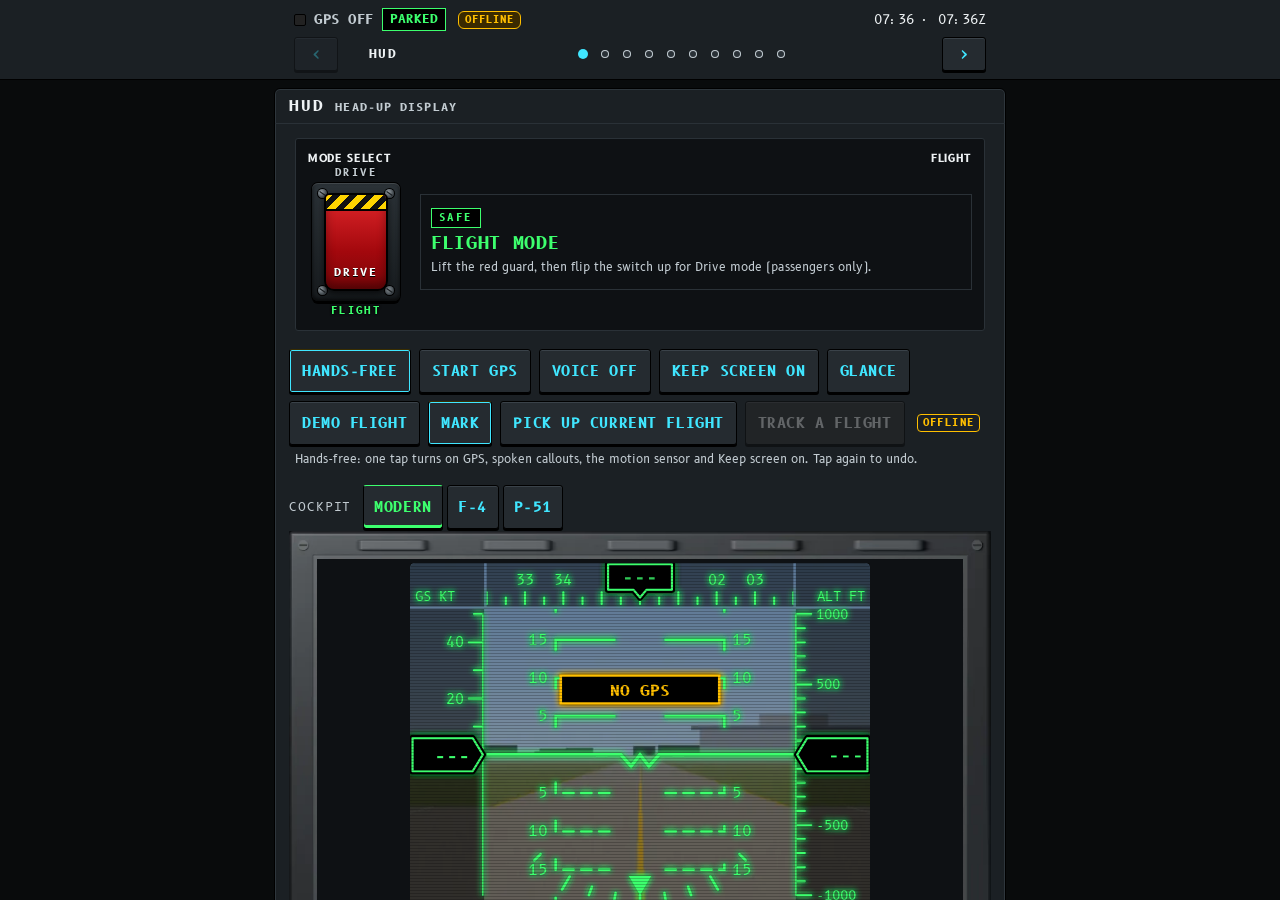
==== commit 115a67e3: "v26f: profile page draws the flown altitude of the tracked aircraft; map follows the tracked aircraf" ====
--- a/index.html
+++ b/index.html
@@ -170,6 +170,11 @@
     <button id="arBtn" class="pri arBig" aria-label="Open AR window"><svg viewBox="-100 -70 200 140" aria-hidden="true"><g fill="none" stroke="currentColor" stroke-width="2.2"><path d="M-62-44h-16v16M62-44h16v16M-62 44h-16v-16M62 44h16v-16"/><path d="M-40 0h-26M40 0h26M0-26v-18M0 26v18M-30-4v8M30-4v8"/><path d="M-50-58h100" stroke-width="1.4"/><path d="M-40-58v6M-20-58v4M0-58v8M20-58v4M40-58v6" stroke-width="1.4"/><rect x="18" y="-22" width="28" height="18" stroke-dasharray="0" stroke-width="1.6"/></g><text x="32" y="-26" fill="currentColor" font-size="9" text-anchor="middle" font-family="B612 Mono,monospace" font-weight="700">TGT</text></svg><span>Open AR window</span></button>
     <details class="more"><summary>How it works</summary><div class="note">A box shows where something should be, sized by how sure the phone is of its heading. Fused (default) uses the compass for where the phone points and your GPS track to correct its drift, so boxes stay tight (about ±1.5°) and widen by themselves if the compass reports trouble or drifts away from the GPS. If boxes sit off, tap Align while looking square out of the window, or fine-tune with Trim. TV, GRN and WHT switch the camera look. Things beyond your horizon get dashed boxes. Entertainment only, not for navigation.</div></details>
   </div>
+  <div class="tile" id="gmTile">
+    <div class="lab"><span>Alien game</span><span class="chip" id="gmLvlC">MISSION 1</span></div>
+    <div class="row" data-css="margin-top:6px"><button id="gmBelly" class="pri">GUNSHIP · belly cam</button></div>
+    <p class="note" id="gmBellyNote" data-css="margin:6px 0 0">Gunship belly cam: shoot through an imaginary camera under the aircraft at alien ground forces. Works offline and suits a middle or aisle seat. At a window? Open the AR window above for alien aircraft outside. Passengers only, imaginary targets.</p>
+  </div>
   <div class="tile" id="spTile">
     <div class="lab"><span>Spot the other plane</span><span class="seg" data-k="spot"><button data-v="on" data-net>On</button><button data-v="off">Off</button></span></div>
     <div class="bigv" id="spPts" data-css="font-size:16px;margin:6px 0">0 pts</div><button type="button" id="spRank" class="spRank ptc"></button>
@@ -383,23 +388,28 @@
 </div>
 <div id="arOv" role="dialog" aria-label="AR window view">
   <video id="arVid" playsinline muted autoplay></video>
+  <canvas id="ar3Cv" aria-label="Synthetic 3D view (AR 3D mode)"></canvas>
   <canvas id="arCv" aria-label="Camera view with landmark boxes"></canvas>
   <canvas id="gmCv" aria-hidden="true"></canvas><canvas id="gmOv" aria-hidden="true"></canvas>
   <button id="arExit">✕ Exit</button><span id="arPhase" class="chip"></span>
   <div id="arBar">
     <div id="arMsg" class="tapClose" title="Tap to close" data-css="display:none"></div>
-    <div class="row"><button id="arCam">Camera on</button><button id="arSen" class="pri">Enable compass</button><button id="arAlign">Align</button><button id="arHide" aria-label="Hide controls">Hide</button></div>
-    <div class="row"><span class="seg" data-k="arSrc"><button data-v="fus">Fused</button><button data-v="cmp">Compass</button><button data-v="gps">GPS</button></span><span class="seg" data-k="arFlt"><button data-v="norm">TV</button><button data-v="grn">GRN</button><button data-v="wht">WHT</button><button data-v="nvg">NVG</button><button data-v="flir">FLIR</button><button data-v="ir">IR</button></span></div>
-    <div class="row"><button id="gmTgl" aria-pressed="false">Alien game: off</button><span class="sub gmSub">Passengers only · imaginary targets</span></div>
-    <div class="row"><span class="seg" data-k="arSky"><button data-v="auto">Sky auto</button><button data-v="on">Sky on</button><button data-v="off">Sky off</button></span></div>
-    <div class="row"><span class="seg" data-k="arSide"><button data-v="left">Left window</button><button data-v="right">Right window</button></span><span class="sub">Trim</span><input type="range" id="arTrim" min="-60" max="60" step="1" value="0" aria-label="Heading trim, degrees"><b id="arTrimV">0°</b></div>
+    <div class="row arMain"><button id="arCam">Camera on</button><button id="arFltB" aria-label="Next camera filter">TV</button><button id="ar3B" aria-pressed="false" aria-label="Synthetic 3D view instead of the camera (sees through cloud)">3D</button><button id="gmTgl" aria-pressed="false">Alien game: off</button><button id="arMoreB" aria-expanded="false" aria-controls="arMore">More</button><button id="arHide" aria-label="Hide controls">Hide</button></div>
+    <div class="row arMain2"><button id="arSen" class="pri">Enable compass</button></div>
+    <div id="arMore">
+      <div class="row"><span class="seg" data-k="arSrc"><button data-v="fus">Fused</button><button data-v="cmp">Compass</button><button data-v="gps">GPS</button></span><button id="arAlign">Align</button></div>
+      <div class="row"><span class="seg" data-k="arFlt"><button data-v="norm">TV</button><button data-v="grn">GRN</button><button data-v="wht">WHT</button><button data-v="nvg">NVG</button><button data-v="flir">FLIR</button><button data-v="ir">IR</button></span></div>
+      <div class="row"><span class="seg" data-k="arSky"><button data-v="auto">Sky auto</button><button data-v="on">Sky on</button><button data-v="off">Sky off</button></span><span class="sub gmSub">Game: passengers only · imaginary targets</span></div>
+      <div class="row"><span class="seg" data-k="arSide"><button data-v="left">Left window</button><button data-v="right">Right window</button></span><span class="sub">Trim</span><input type="range" id="arTrim" min="-60" max="60" step="1" value="0" aria-label="Heading trim, degrees"><b id="arTrimV">0°</b></div>
+    </div>
   </div>
   <button id="arShow" aria-label="Show controls">⚙</button>
   <button id="arIdBtn" aria-label="Identify what is under the crosshair">IDENTIFY</button><div id="arIdOut" class="tapClose" title="Tap to close" role="status"></div><div id="spHud" role="status"></div>
-  <div id="gmHud" role="group" aria-label="Alien game controls"><span id="gmSc">0 PTS</span><button id="gmId" aria-label="Lock the alien nearest the crosshair">IDENT</button><button id="gmMsl" aria-label="Fire a fire-and-forget missile at the locked alien">MSL 4</button><button id="gmGun" aria-label="Hold to fire smart gun rounds">GUN 300</button><button id="gmGs" aria-label="Open the gunship view for alien ground forces">GUNSHIP</button></div>
+  <div id="gmHud" role="group" aria-label="Alien game controls"><span id="gmSc">0 PTS</span><button id="gmId" aria-label="Lock the alien nearest the crosshair">IDENT</button><button id="gmMsl" aria-label="Fire a fire-and-forget missile at the locked alien">MSL 4</button><button id="gmGun" aria-label="Hold to fire smart gun rounds">GUN 300</button><button id="gmGs" aria-label="Gunship belly camera: attack alien ground forces (works offline, any seat)">GUNSHIP</button></div>
   <div id="gmMsg" class="tapClose" title="Tap to close" role="status"></div>
   <div id="arDisc">Entertainment only · not for navigation · positions approximate</div>
 </div>
+<div id="gmDone" role="dialog" aria-label="Mission complete" data-css="display:none"><b id="gmDoneT">MISSION COMPLETE</b><span id="gmDoneS"></span><div class="row"><button id="gmNext" class="pri">NEXT LEVEL</button><button id="gmRestart">RESTART</button><button id="gmDoneX">Close</button></div></div>
 <div id="gsOv" role="dialog" aria-label="Alien game gunship view">
   <canvas id="gsCv" aria-label="Thermal gunship view of alien ground forces (game)"></canvas><canvas id="gsHud" aria-hidden="true"></canvas>
   <button id="gsExit">✕ Exit</button><span class="chip" id="gsTag">GAME · GUNSHIP</span>
--- a/app.css
+++ b/app.css
@@ -51,8 +51,10 @@
 .fig{position:relative;height:300px;background:var(--scr);border-radius:5px;overflow:hidden;margin:6px;box-shadow:0 0 0 1px #000,0 0 0 7px var(--bez),0 0 0 8px #000,inset 0 0 0 1px var(--line)}
 .fig canvas{position:absolute;inset:0;width:100%;height:100%}
 #mapFig canvas{touch-action:pan-y}
-.mz{position:absolute;right:6px;top:6px;display:flex;flex-direction:column;gap:6px;z-index:2}
-.mz button{min-height:34px;min-width:44px;padding:0 8px;font-size:13px;opacity:.88}
+.mz{position:absolute;right:6px;top:6px;display:flex;flex-direction:column;gap:6px;z-index:5;transform:translateZ(0);-webkit-transform:translateZ(0);will-change:transform;pointer-events:auto}
+.mz button{min-height:44px;min-width:48px;padding:0 8px;font-size:13px;opacity:1}
+#mzIn,#mzOut{font-size:22px;line-height:1;font-weight:700}
+#mapFig{isolation:isolate}#mapFig canvas{z-index:0}
 #mzAuto{font-size:11px;letter-spacing:.06em}#mzAuto.off{color:var(--dim);text-decoration:line-through}#mzAuto.paused{color:var(--warn)}
 .prog{height:6px;background:var(--line);overflow:hidden;margin:10px 6px 4px}.prog i{display:block;height:100%;width:0;background:var(--mag)}
 .row{display:flex;gap:8px;flex-wrap:wrap;align-items:center}
@@ -458,3 +460,19 @@
 #gsMsg{display:none;position:absolute;left:12px;right:12px;top:calc(env(safe-area-inset-top,0px) + 110px);z-index:4;margin:0 auto;max-width:460px;background:rgba(0,0,0,.78);border:1.5px solid #ff3b3b;border-radius:8px;padding:7px 10px;color:#fff;font:700 12px "B612 Mono",monospace}
 /* v26d: not-found actions and the pick-by-hand list in the tracking tile */
 #tkOut li.tkAct,#tkOut li.tkNear{flex-wrap:wrap;gap:6px;justify-content:flex-start}#tkOut li.tkAct button,#tkOut li.tkNear button{flex:0 1 auto;min-height:40px;font:600 12px/1.3 var(--mono);text-align:left}
+#mapFig .mz #mzIn,#mapFig .mz #mzOut{color:var(--ink)}
+@media (orientation:landscape){.mz{flex-direction:row}}
+#gmDone{position:fixed;left:50%;top:40%;transform:translate(-50%,-50%);z-index:40;flex-direction:column;align-items:center;gap:8px;min-width:260px;max-width:90vw;background:rgba(30,0,0,.92);border:2px solid #ff3b3b;border-radius:10px;padding:14px 16px;color:#ffd6d6;font:700 13px "B612 Mono",monospace;text-align:center}
+#gmDone b{font-size:18px;color:#ff6b6b;letter-spacing:.08em}#gmDone button{min-height:44px;font:700 13px "B612 Mono",monospace}
+#gmHud #gmGs.hot{background:#ff3b3b;color:#180000}
+/* v26f: compact AR bar: one row + More drawer, 44 px targets, safe areas */
+#arBar{padding:10px max(8px,env(safe-area-inset-right)) calc(22px + env(safe-area-inset-bottom)) max(8px,env(safe-area-inset-left));gap:6px;background:linear-gradient(transparent,rgba(0,0,0,.72) 30%)}
+#arBar button{min-height:44px}#arBar .arMain{display:grid;grid-template-columns:repeat(6,minmax(0,1fr));gap:5px}#arBar .arMain button{min-width:0;padding:0 2px;font-size:11px;line-height:1.15;white-space:normal;overflow:hidden;overflow-wrap:normal;word-break:keep-all}
+#arBar .arMain2:empty{display:none}#arMore{display:none;gap:6px}body.arMore #arMore{display:grid}#arMore .row{flex-wrap:wrap}
+#arBar #ar3B.on,#arBar #arMoreB.on{color:var(--ink);box-shadow:inset 0 -3px 0 var(--ink)}
+#arShow{min-height:44px;min-width:44px}
+#ar3Cv{position:absolute;inset:0;width:100%;height:100%;display:none;z-index:0}body.ar3 #ar3Cv{display:block}body.ar3 #arVid{visibility:hidden}
+body.arf-grn #ar3Cv{filter:grayscale(1) sepia(1) hue-rotate(55deg) saturate(4) contrast(1.25) brightness(.95)}body.arf-wht #ar3Cv{filter:grayscale(1) contrast(1.35) brightness(1.05)}
+body.arf-nvg #ar3Cv{filter:grayscale(1) brightness(1.7) contrast(1.35) sepia(1) hue-rotate(65deg) saturate(5)}body.arf-ir #ar3Cv{filter:grayscale(1) contrast(1.7) brightness(1.15)}body.arf-flir #ar3Cv{filter:url(#fIron) contrast(1.2)}
+@media (orientation:landscape){#arBar .arMain{max-width:560px}}
+#gmHud button{min-height:44px}#arIdBtn{min-height:44px}#arExit{min-height:44px}
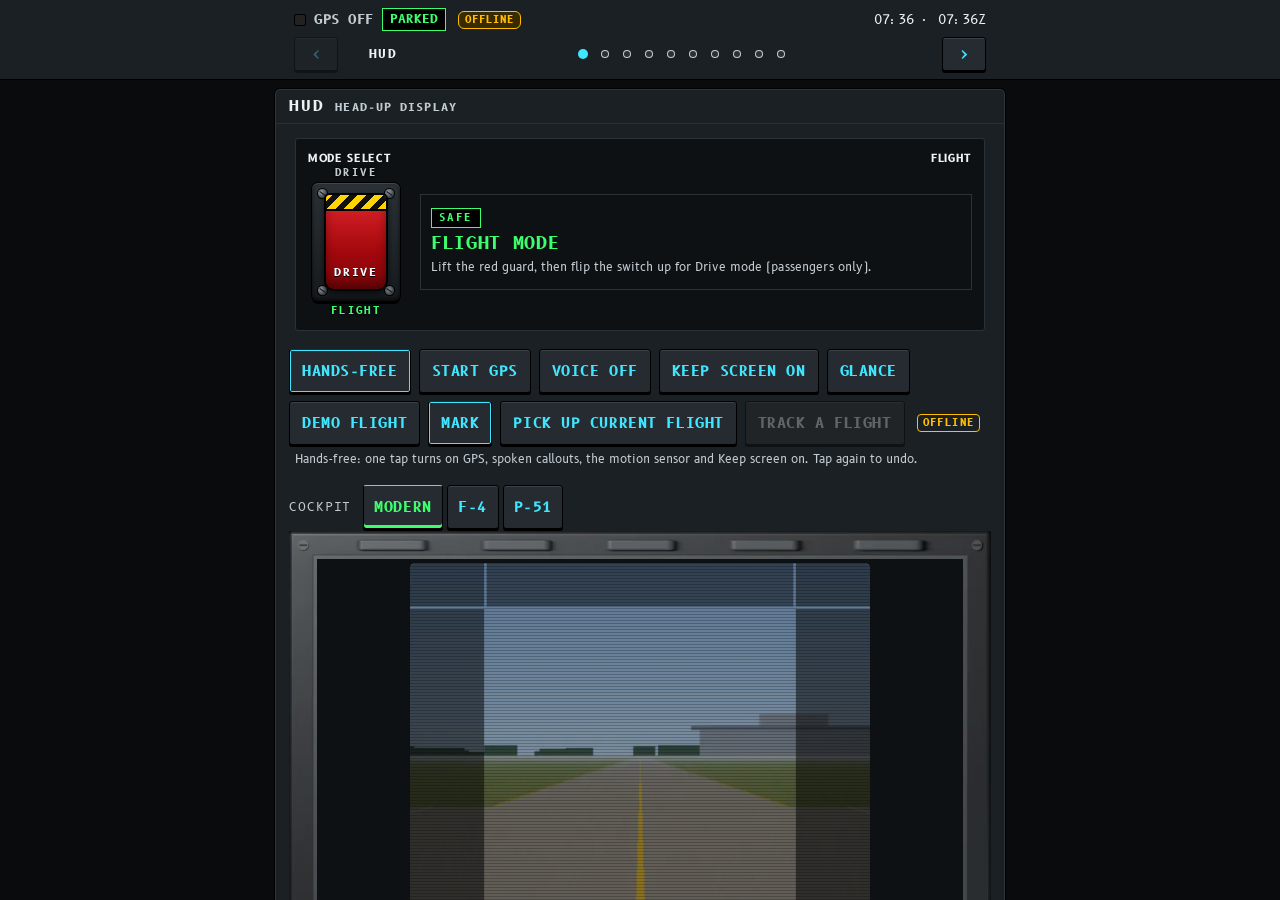
==== commit 30e03ff1: "v27 step 1: setup checklists (Flight / Ground follow / Drive) on the Route page: auto-tick from app " ====
--- a/index.html
+++ b/index.html
@@ -183,6 +183,10 @@
   </div>
 </div></section>
 <section class="page" id="pg-route" data-t="Route" data-c="FPLN"><div class="wrap"><div class="mfdT" aria-hidden="true"><b>FPLN</b><span>Route and tracking</span><i class="mfdS"></i></div><div class="note drvOnly drvOffNote"></div>
+  <div class="tile" id="ckTile"><div class="lab"><span>Setup checklist</span><span id="ckProg">0 / 0</span></div>
+    <div class="row ckModes"><span class="seg" data-k="ckMode" role="group" aria-label="Checklist mode"><button data-v="flight">Flight</button><button data-v="ground">Ground follow</button><button data-v="drive">Drive</button></span><button id="ckReset" aria-label="Reset this checklist">Reset</button></div>
+    <ul class="ck" id="ckList" aria-live="polite"></ul>
+    <div class="note" id="ckNote">Ticks itself as you set things up; tap a box to tick it by hand. Go jumps to the step. Saved on this phone per flight.</div></div>
   <h2>Route</h2>
   <div class="row" id="fltRow" data-css="margin-bottom:6px"><input type="text" id="fltIn" placeholder="Flight number, e.g. QF475" autocapitalize="characters" autocomplete="off" maxlength="9" aria-label="Flight number"><button id="fltBtn" data-net class="pri">Look up</button><button id="fltClr" aria-label="Clear flight number">✕</button></div>
   <div class="note" id="fltTxt">Look up your flight before boarding (needs internet); the route is saved for offline use.</div>
--- a/app.css
+++ b/app.css
@@ -476,3 +476,17 @@
 body.arf-nvg #ar3Cv{filter:grayscale(1) brightness(1.7) contrast(1.35) sepia(1) hue-rotate(65deg) saturate(5)}body.arf-ir #ar3Cv{filter:grayscale(1) contrast(1.7) brightness(1.15)}body.arf-flir #ar3Cv{filter:url(#fIron) contrast(1.2)}
 @media (orientation:landscape){#arBar .arMain{max-width:560px}}
 #gmHud button{min-height:44px}#arIdBtn{min-height:44px}#arExit{min-height:44px}
+
+/* v27: setup checklist */
+#ckTile .ckModes{flex-wrap:wrap;gap:6px;align-items:center;margin:6px 0}
+#ckTile .ckModes .seg button{min-width:0;padding:0 10px}
+ul.ck{list-style:none;margin:4px 0;padding:0}
+ul.ck li{display:flex;align-items:center;gap:8px;min-height:44px;border-top:1px solid var(--line)}
+ul.ck li:first-child{border-top:0}
+ul.ck li label{flex:1;display:flex;align-items:center;gap:10px;min-height:44px;cursor:pointer}
+ul.ck li input{width:22px;height:22px;flex:none;accent-color:var(--ink)}
+ul.ck li .ckT{flex:1}
+ul.ck li .ckS{display:block;font:11px var(--mono);color:var(--dim)}
+ul.ck li.done .ckT>b{text-decoration:line-through;opacity:.75}
+ul.ck li button{min-width:52px;min-height:44px;padding:0 10px}
+.ckFlash{outline:2px solid var(--ink);outline-offset:3px}
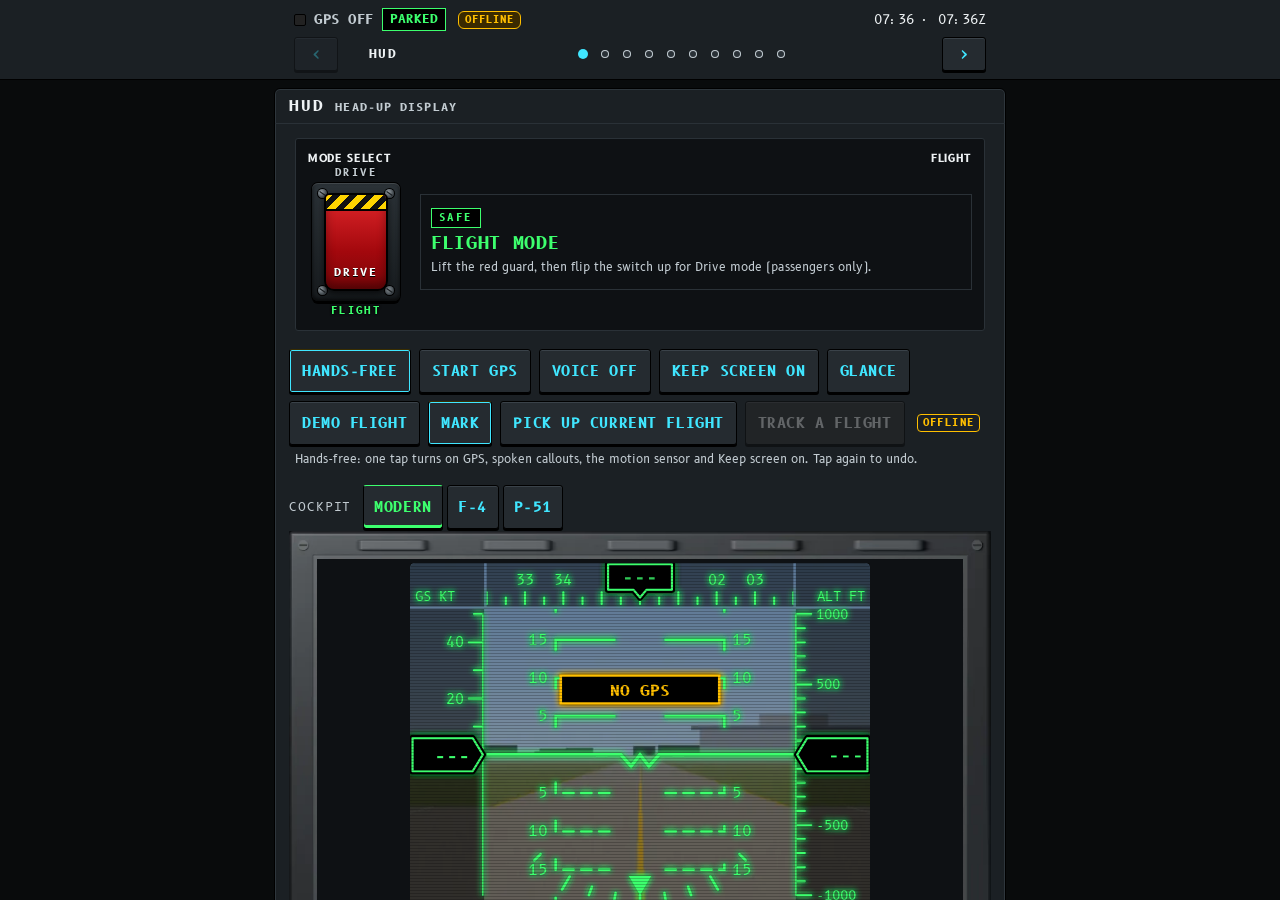
==== commit 3f42ea20: "v27 step 2: 3D place labels in the 3D window view (towns, cities, airports, landmarks; name + distan" ====
--- a/index.html
+++ b/index.html
@@ -428,7 +428,7 @@
   <div id="svMsg" class="tapClose" title="Tap to close" role="status"></div>
   <div id="svBar">
     <div class="row"><span class="seg" data-k="svfx"><button data-v="none">Normal</button><button data-v="nvg">NVG</button><button data-v="flir">FLIR</button><button data-v="crt">CRT</button></span><span class="seg" data-k="svview"><button data-v="fwd">Ahead</button><button data-v="left">Left</button><button data-v="right">Right</button></span></div>
-    <div class="row"><span class="seg" data-k="svfps"><button data-v="30">30 fps</button><button data-v="15">15 fps saver</button></span><span class="seg" data-k="svwx"><button data-v="on">Weather</button><button data-v="off">Clear</button></span><button id="svSnap" aria-label="Save a 3D snapshot for your flight card">📸 Snapshot</button><button id="svHide" aria-label="Hide controls">Hide</button></div>
+    <div class="row"><span class="seg" data-k="svfps"><button data-v="30">30 fps</button><button data-v="15">15 fps saver</button></span><span class="seg" data-k="svwx"><button data-v="on">Weather</button><button data-v="off">Clear</button></span><span class="seg" data-k="svlab" role="group" aria-label="Place labels"><button data-v="on">Labels</button><button data-v="off">No labels</button></span><button id="svSnap" aria-label="Save a 3D snapshot for your flight card">📸 Snapshot</button><button id="svHide" aria-label="Hide controls">Hide</button></div>
     <div id="svAttr">Synthetic view, entertainment only, not for navigation. Imagery: Sentinel-2 cloudless 2016 &ndash; s2maps.eu by EOX IT Services GmbH (CC BY 4.0; contains modified Copernicus Sentinel data 2016 &amp; 2017). Terrain: &copy; Mapterhorn (mapterhorn.com/attribution), incl. Copernicus GLO-30 DEM. Night lights: NASA GIBS / VIIRS Black Marble. Runways: OurAirports. <span id="svAttrAsp"></span></div>
   </div>
   <div id="svAttrMini">Imagery: Sentinel-2 cloudless 2016 by EOX (CC BY 4.0) · Terrain: Mapterhorn · Night: NASA · Not for navigation</div>
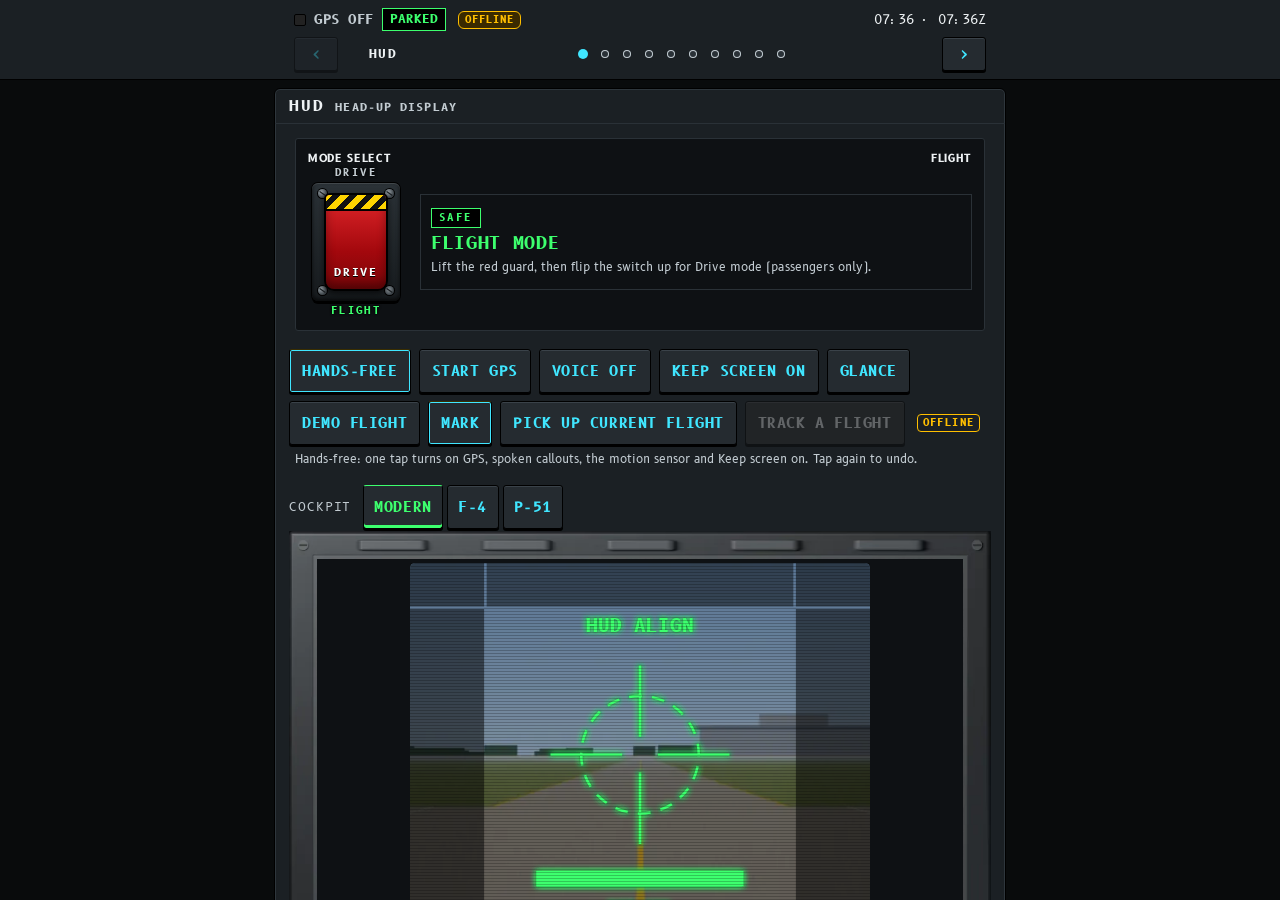
==== commit 63ffae0f: "v27 step 4: AR gunship overlay (window seat) over the camera feed or AR 3D with WHT/BHT/NVG/FLIR/CRT" ====
--- a/index.html
+++ b/index.html
@@ -394,7 +394,7 @@
   <video id="arVid" playsinline muted autoplay></video>
   <canvas id="ar3Cv" aria-label="Synthetic 3D view (AR 3D mode)"></canvas>
   <canvas id="arCv" aria-label="Camera view with landmark boxes"></canvas>
-  <canvas id="gmCv" aria-hidden="true"></canvas><canvas id="gmOv" aria-hidden="true"></canvas>
+  <canvas id="gmCv" aria-hidden="true"></canvas><canvas id="gmOv" aria-hidden="true"></canvas><canvas id="gsaCv" aria-hidden="true"></canvas>
   <button id="arExit">✕ Exit</button><span id="arPhase" class="chip"></span>
   <div id="arBar">
     <div id="arMsg" class="tapClose" title="Tap to close" data-css="display:none"></div>
@@ -409,7 +409,7 @@
   </div>
   <button id="arShow" aria-label="Show controls">⚙</button>
   <button id="arIdBtn" aria-label="Identify what is under the crosshair">IDENTIFY</button><div id="arIdOut" class="tapClose" title="Tap to close" role="status"></div><div id="spHud" role="status"></div>
-  <div id="gmHud" role="group" aria-label="Alien game controls"><span id="gmSc">0 PTS</span><button id="gmId" aria-label="Lock the alien nearest the crosshair">IDENT</button><button id="gmMsl" aria-label="Fire a fire-and-forget missile at the locked alien">MSL 4</button><button id="gmGun" aria-label="Hold to fire smart gun rounds">GUN 300</button><button id="gmGs" aria-label="Gunship belly camera: attack alien ground forces (works offline, any seat)">GUNSHIP</button></div>
+  <div id="gmHud" role="group" aria-label="Alien game controls"><span id="gmSc">0 PTS</span><div id="gmTgt" role="status" aria-live="polite" hidden><b id="gmTgtC"></b><span id="gmTgtT"></span><span id="gmTgtW"></span></div><button id="gmId" aria-label="Lock the alien nearest the crosshair">IDENT</button><button id="gmMsl" aria-label="Fire a fire-and-forget missile at the locked alien">MSL 4</button><button id="gmGun" aria-label="Hold to fire smart gun rounds">GUN 300</button><button id="gmGs" aria-label="Gunship belly camera: attack alien ground forces (works offline, any seat)">GUNSHIP</button><button id="gmGsAr" aria-pressed="false" aria-label="Gunship overlay on the window camera (window seat)">GS · AR</button><div id="gsaCtl" hidden><button id="gsa105" aria-label="Fire the 105 millimetre gun at the crosshair">105</button><button id="gsaFlt" aria-label="Next gunship filter">WHT</button></div></div>
   <div id="gmMsg" class="tapClose" title="Tap to close" role="status"></div>
   <div id="arDisc">Entertainment only · not for navigation · positions approximate</div>
 </div>
--- a/app.css
+++ b/app.css
@@ -490,3 +490,26 @@
 ul.ck li.done .ckT>b{text-decoration:line-through;opacity:.75}
 ul.ck li button{min-width:52px;min-height:44px;padding:0 10px}
 .ckFlash{outline:2px solid var(--ink);outline-offset:3px}
+
+/* v27: target type card + recommended weapon highlight */
+#gmTgt{background:rgba(20,0,0,.72);border:1px solid #ff3b3b;border-radius:8px;padding:4px 5px;font:700 10px "B612 Mono",monospace;color:#ffb3b3;line-height:1.3;letter-spacing:.03em;pointer-events:none}
+#gmTgt[hidden]{display:none}
+#gmTgt b,#gmTgt span{display:block}
+#gmTgt b{color:#fff;font-size:11px}
+#gmTgt .thHIGH,#gmTgt .thEXTREME{color:#ffd23b}
+#gmTgtW{color:#ffd23b}
+#gmHud button.rec{border-color:#ffd23b;box-shadow:0 0 0 2px #ffd23b,0 0 12px rgba(255,210,59,.7);color:#ffd23b}
+#gmHud button.rec.lk,#gmHud button.rec:active{color:#180000}
+
+/* v27: AR gunship overlay (window seat): thermal-style filters over the camera feed or AR 3D, gunship symbology on #gsaCv */
+#gsaCv{position:absolute;inset:0;width:100%;height:100%;pointer-events:none;z-index:3;display:none}
+body.gsar #gsaCv{display:block}
+#gsaCtl{display:flex;flex-direction:column;gap:7px}#gsaCtl[hidden]{display:none}
+#gmHud #gmGsAr.on{background:#ff3b3b;color:#180000}
+body.gsar.gsa-wht #arVid,body.gsar.gsa-wht #ar3Cv{filter:grayscale(1) contrast(1.6) brightness(1.1)}
+body.gsar.gsa-bht #arVid,body.gsar.gsa-bht #ar3Cv{filter:grayscale(1) invert(1) contrast(1.6) brightness(1.05)}
+body.gsar.gsa-nvg #arVid,body.gsar.gsa-nvg #ar3Cv{filter:grayscale(1) brightness(1.7) contrast(1.35) sepia(1) hue-rotate(65deg) saturate(5)}
+body.gsar.gsa-flir #arVid,body.gsar.gsa-flir #ar3Cv{filter:url(#fIron) contrast(1.2)}
+body.gsar.gsa-crt #arVid,body.gsar.gsa-crt #ar3Cv{filter:grayscale(1) sepia(.6) hue-rotate(60deg) saturate(2) contrast(1.4) blur(.4px)}
+body.gsar.gsa-crt #gsaCv{background:repeating-linear-gradient(0deg,rgba(0,0,0,.28) 0 1px,transparent 1px 3px),radial-gradient(circle at 50% 50%,transparent 58%,rgba(0,0,0,.7) 80%)}
+body.gsar #gsaCv{background-color:transparent}
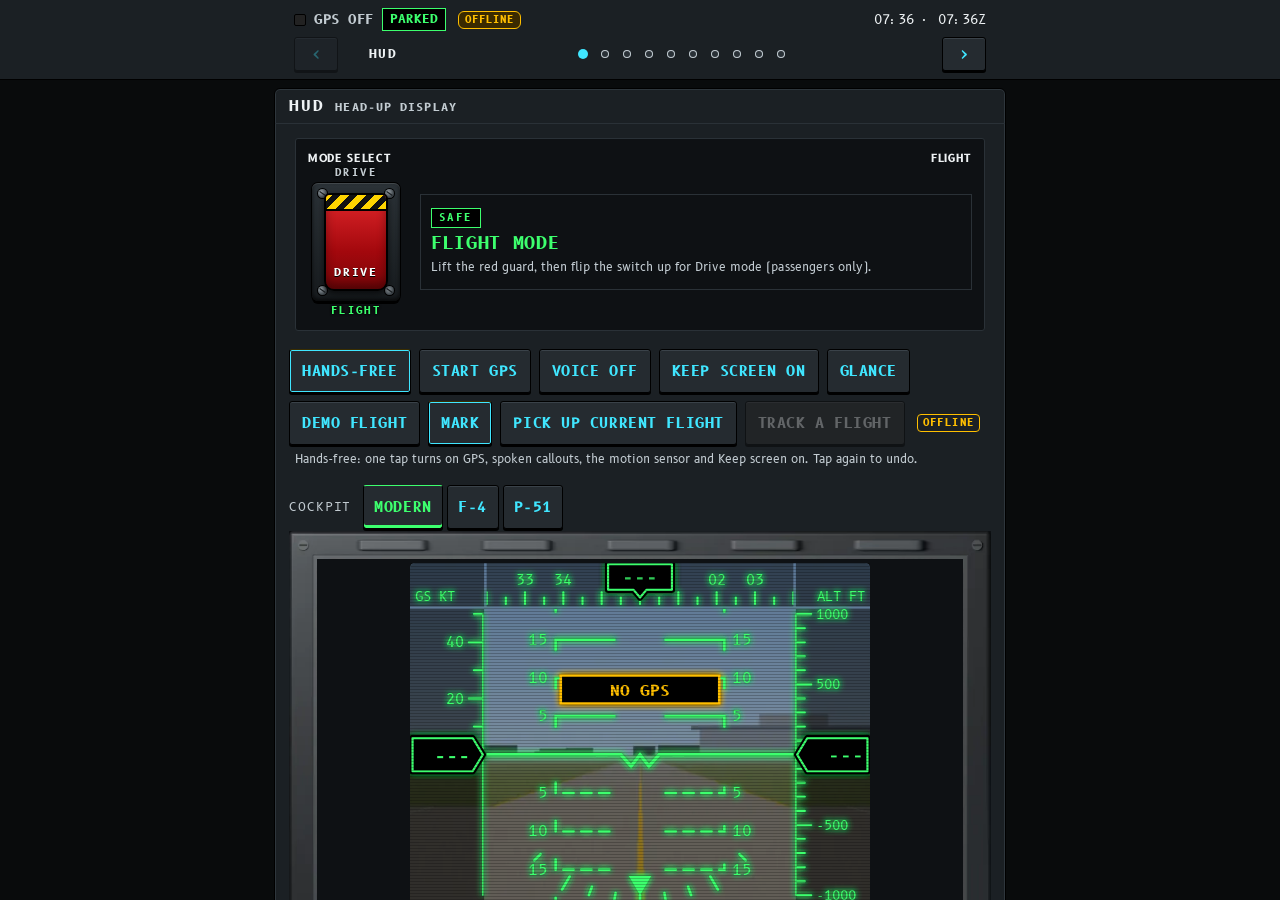
==== commit 4ec81088: "v27c: lock game buttons in fixed slots; queue share-stop retries and show a clear ENDED state on the" ====
--- a/index.html
+++ b/index.html
@@ -409,7 +409,7 @@
   </div>
   <button id="arShow" aria-label="Show controls">⚙</button>
   <button id="arIdBtn" aria-label="Identify what is under the crosshair">IDENTIFY</button><div id="arIdOut" class="tapClose" title="Tap to close" role="status"></div><div id="spHud" role="status"></div>
-  <div id="gmHud" role="group" aria-label="Alien game controls"><span id="gmSc">0 PTS</span><div id="gmTgt" role="status" aria-live="polite" hidden><b id="gmTgtC"></b><span id="gmTgtT"></span><span id="gmTgtW"></span></div><button id="gmId" aria-label="Lock the alien nearest the crosshair">IDENT</button><button id="gmMsl" aria-label="Fire a fire-and-forget missile at the locked alien">MSL 4</button><button id="gmGun" aria-label="Hold to fire smart gun rounds">GUN 300</button><button id="gmGs" aria-label="Gunship belly camera: attack alien ground forces (works offline, any seat)">GUNSHIP</button><button id="gmGsAr" aria-pressed="false" aria-label="Gunship overlay on the window camera (window seat)">GS · AR</button><div id="gsaCtl" hidden><button id="gsa105" aria-label="Fire the 105 millimetre gun at the crosshair">105</button><button id="gsaFlt" aria-label="Next gunship filter">WHT</button></div></div>
+  <div id="gmHud" role="group" aria-label="Alien game controls"><span id="gmSc">0 PTS</span><div id="gmTgt" role="status" aria-live="polite" hidden><b id="gmTgtC"></b><span id="gmTgtT"></span><span id="gmTgtW"></span></div><div id="gmMode" role="group" aria-label="Game modes"><button type="button" id="gmId" aria-label="Lock the alien nearest the crosshair">IDENT</button><button type="button" id="gmGs" aria-label="Gunship belly camera: attack alien ground forces (works offline, any seat). During combat, tap again to confirm.">GUNSHIP</button><button type="button" id="gmGsAr" aria-pressed="false" aria-label="Gunship overlay on the window camera (window seat). During combat, tap again to confirm.">GS · AR</button><button type="button" id="gsaFlt" aria-label="Next gunship filter">WHT</button></div><div id="gmWpn" role="group" aria-label="Weapons"><button type="button" id="gmGun" aria-label="Hold to fire smart gun rounds">GUN 300</button><button type="button" id="gmMsl" aria-label="Fire a fire-and-forget missile at the locked alien">MSL 4</button><button type="button" id="gsa105" aria-label="Fire the 105 millimetre gun at the crosshair">105 12</button></div></div>
   <div id="gmMsg" class="tapClose" title="Tap to close" role="status"></div>
   <div id="arDisc">Entertainment only · not for navigation · positions approximate</div>
 </div>
--- a/app.css
+++ b/app.css
@@ -222,6 +222,8 @@
 .cfWhy{display:inline-block;font:700 10px "B612 Mono",monospace;color:var(--warn);border:1px solid var(--warn);border-radius:4px;padding:1px 5px;margin:0 4px;vertical-align:middle;letter-spacing:.04em;text-transform:uppercase}
 #netTag{background:#3a2a00;color:var(--warn);border:1px solid var(--warn);border-radius:6px;padding:1px 6px;font:700 10px "B612 Mono",monospace;margin-left:4px}
 #shTag{background:#0b3a1a;color:#3dff6e;border:1px solid #3dff6e;border-radius:6px;padding:1px 6px;font:700 10px "B612 Mono",monospace;margin-left:4px;cursor:pointer}
+#shTag.stopping{background:#3a2a00;color:#ffd23b;border-color:#ffd23b}
+#shTag.stopping::before{background:#ffd23b;animation:none}
 #shTag::before{content:"";display:inline-block;width:7px;height:7px;border-radius:50%;background:#3dff6e;margin-right:4px;animation:shp 1.4s infinite}
 @keyframes shp{50%{opacity:.25}}
 #tbBan{position:fixed;left:8px;right:8px;top:calc(env(safe-area-inset-top,0px) + 6px);z-index:9000;background:#b30000;color:#fff;border:3px solid #ffd400;border-radius:10px;padding:8px 10px;box-shadow:0 4px 18px rgba(0,0,0,.6);animation:tbf 1s steps(2) infinite;font-family:"B612 Mono",monospace;text-align:left}
@@ -440,16 +442,30 @@
 /* v26: Alien game layer (red = game, never used by the real boxes) */
 #gmCv,#gmOv{position:absolute;inset:0;width:100%;height:100%;pointer-events:none;z-index:1;background:transparent}#gmOv{z-index:2}
 #gmTgl.pri{background:#4a0e0e;border-color:#ff3b3b;color:#ffd6d6}.gmSub{font-size:10px;opacity:.75}
-#gmHud{display:none;position:absolute;right:max(10px,env(safe-area-inset-right));top:calc(env(safe-area-inset-top,0px) + 132px);z-index:6;flex-direction:column;align-items:stretch;gap:7px;width:96px}
+/* v27c: locked game HUD — fixed slots and sizes, score/card out of the button flow, weapons separated from mode switches */
+#gmHud{display:none;position:absolute;right:max(10px,env(safe-area-inset-right));top:calc(env(safe-area-inset-top,0px) + 132px);z-index:6;flex-direction:column;align-items:stretch;gap:0;width:72px}
 body.gmOn #gmHud{display:flex}
-#gmHud button{min-height:42px;background:rgba(20,0,0,.6);color:#ff6b6b;border:2px solid #ff3b3b;border-radius:10px;font:700 13px "B612 Mono",monospace;letter-spacing:.06em;padding:0 6px;touch-action:none;user-select:none;-webkit-user-select:none}
+#gmSc{display:block;height:18px;box-sizing:border-box;font:700 10px/18px "B612 Mono",monospace;font-variant-numeric:tabular-nums;color:#ff6b6b;text-align:center;background:rgba(0,0,0,.6);border-radius:5px;padding:0 3px;text-shadow:0 0 2px #000;white-space:nowrap;overflow:hidden;text-overflow:ellipsis;flex:none}
+#gmTgt{position:absolute;right:100%;top:0;margin-right:6px;width:112px;z-index:1;pointer-events:none}
+#gmMode,#gmWpn{display:grid;grid-template-columns:1fr;gap:4px;flex:none}
+#gmMode{margin-top:5px}
+#gmWpn{margin-top:10px;padding-top:8px;border-top:1px solid rgba(255,59,59,.55)}
+#gmHud button{width:72px;height:40px;min-width:72px;max-width:72px;min-height:40px;max-height:40px;box-sizing:border-box;padding:0 2px;border:1.5px solid #ff3b3b;border-radius:7px;background:rgba(20,0,0,.6);color:#ff6b6b;font:700 10px/1 "B612 Mono",monospace;font-variant-numeric:tabular-nums;letter-spacing:.02em;white-space:nowrap;overflow:hidden;text-overflow:ellipsis;touch-action:none;user-select:none;-webkit-user-select:none}
 #gmHud button:active,#gmHud button.lk{background:#ff3b3b;color:#180000}
-#gmGun{min-height:56px!important}
-#gmSc{font:700 11px "B612 Mono",monospace;color:#ff6b6b;text-align:center;background:rgba(0,0,0,.6);border-radius:6px;padding:3px 4px;text-shadow:0 0 2px #000}
-#gmMsg{display:none;position:absolute;left:12px;right:118px;top:calc(env(safe-area-inset-top,0px) + 132px);z-index:7;background:rgba(30,0,0,.82);border:1.5px solid #ff3b3b;border-radius:8px;padding:7px 10px;color:#ffd6d6;font:700 12px "B612 Mono",monospace;max-width:420px}
+#gmHud button.dim{opacity:.38;pointer-events:none}
+#gmHud button.sure{border-style:dashed;color:#ffd23b}
+#gmMsg{display:none;position:absolute;left:12px;right:94px;top:calc(env(safe-area-inset-top,0px) + 132px);z-index:7;background:rgba(30,0,0,.82);border:1.5px solid #ff3b3b;border-radius:8px;padding:7px 10px;color:#ffd6d6;font:700 12px "B612 Mono",monospace;max-width:420px}
 #gmMsg.tapClose::after{color:#ff9a9a}
 #arMsg.tapClose::after{text-align:center}
-@media (orientation:landscape){#gmHud{top:calc(env(safe-area-inset-top,0px) + 130px);width:88px;gap:5px}#gmHud button{min-height:34px;font-size:12px}#gmGun{min-height:44px!important}#gmMsg{top:calc(env(safe-area-inset-top,0px) + 70px)}}
+/* v27c landscape: same 72×40 slots in a fixed two-column grid (mode above, weapons below); score + card stay out of the flow */
+@media (orientation:landscape){
+#gmHud{top:calc(env(safe-area-inset-top,0px) + 130px);width:148px}
+#gmSc{position:absolute;right:100%;top:0;margin-right:6px;width:auto;max-width:160px;min-width:max-content;height:18px;padding:0 5px}
+#gmTgt{top:22px}
+#gmMode,#gmWpn{grid-template-columns:72px 72px}
+#gmMode{margin-top:0}
+#gmMsg{top:calc(env(safe-area-inset-top,0px) + 70px);right:166px}
+}
 #gsOv{position:fixed;inset:0;z-index:34;background:#111;display:none;overflow:hidden}body.gs{overflow:hidden}body.gs #gsOv{display:block}
 #gsCv,#gsHud{position:absolute;inset:0;width:100%;height:100%;display:block}#gsHud{touch-action:none;cursor:crosshair}
 #gsExit{position:absolute;top:calc(8px + env(safe-area-inset-top));left:calc(8px + env(safe-area-inset-left));z-index:3;min-height:40px;font-size:12px}
@@ -475,7 +491,7 @@
 body.arf-grn #ar3Cv{filter:grayscale(1) sepia(1) hue-rotate(55deg) saturate(4) contrast(1.25) brightness(.95)}body.arf-wht #ar3Cv{filter:grayscale(1) contrast(1.35) brightness(1.05)}
 body.arf-nvg #ar3Cv{filter:grayscale(1) brightness(1.7) contrast(1.35) sepia(1) hue-rotate(65deg) saturate(5)}body.arf-ir #ar3Cv{filter:grayscale(1) contrast(1.7) brightness(1.15)}body.arf-flir #ar3Cv{filter:url(#fIron) contrast(1.2)}
 @media (orientation:landscape){#arBar .arMain{max-width:560px}}
-#gmHud button{min-height:44px}#arIdBtn{min-height:44px}#arExit{min-height:44px}
+#arIdBtn{min-height:44px}#arExit{min-height:44px}
 
 /* v27: setup checklist */
 #ckTile .ckModes{flex-wrap:wrap;gap:6px;align-items:center;margin:6px 0}
@@ -492,7 +508,7 @@
 .ckFlash{outline:2px solid var(--ink);outline-offset:3px}
 
 /* v27: target type card + recommended weapon highlight */
-#gmTgt{background:rgba(20,0,0,.72);border:1px solid #ff3b3b;border-radius:8px;padding:4px 5px;font:700 10px "B612 Mono",monospace;color:#ffb3b3;line-height:1.3;letter-spacing:.03em;pointer-events:none}
+#gmTgt{background:rgba(20,0,0,.72);border:1px solid #ff3b3b;border-radius:6px;padding:3px 4px;font:700 9px "B612 Mono",monospace;color:#ffb3b3;line-height:1.25;letter-spacing:.02em}
 #gmTgt[hidden]{display:none}
 #gmTgt b,#gmTgt span{display:block}
 #gmTgt b{color:#fff;font-size:11px}
@@ -504,7 +520,6 @@
 /* v27: AR gunship overlay (window seat): thermal-style filters over the camera feed or AR 3D, gunship symbology on #gsaCv */
 #gsaCv{position:absolute;inset:0;width:100%;height:100%;pointer-events:none;z-index:3;display:none}
 body.gsar #gsaCv{display:block}
-#gsaCtl{display:flex;flex-direction:column;gap:7px}#gsaCtl[hidden]{display:none}
 #gmHud #gmGsAr.on{background:#ff3b3b;color:#180000}
 body.gsar.gsa-wht #arVid,body.gsar.gsa-wht #ar3Cv{filter:grayscale(1) contrast(1.6) brightness(1.1)}
 body.gsar.gsa-bht #arVid,body.gsar.gsa-bht #ar3Cv{filter:grayscale(1) invert(1) contrast(1.6) brightness(1.05)}
